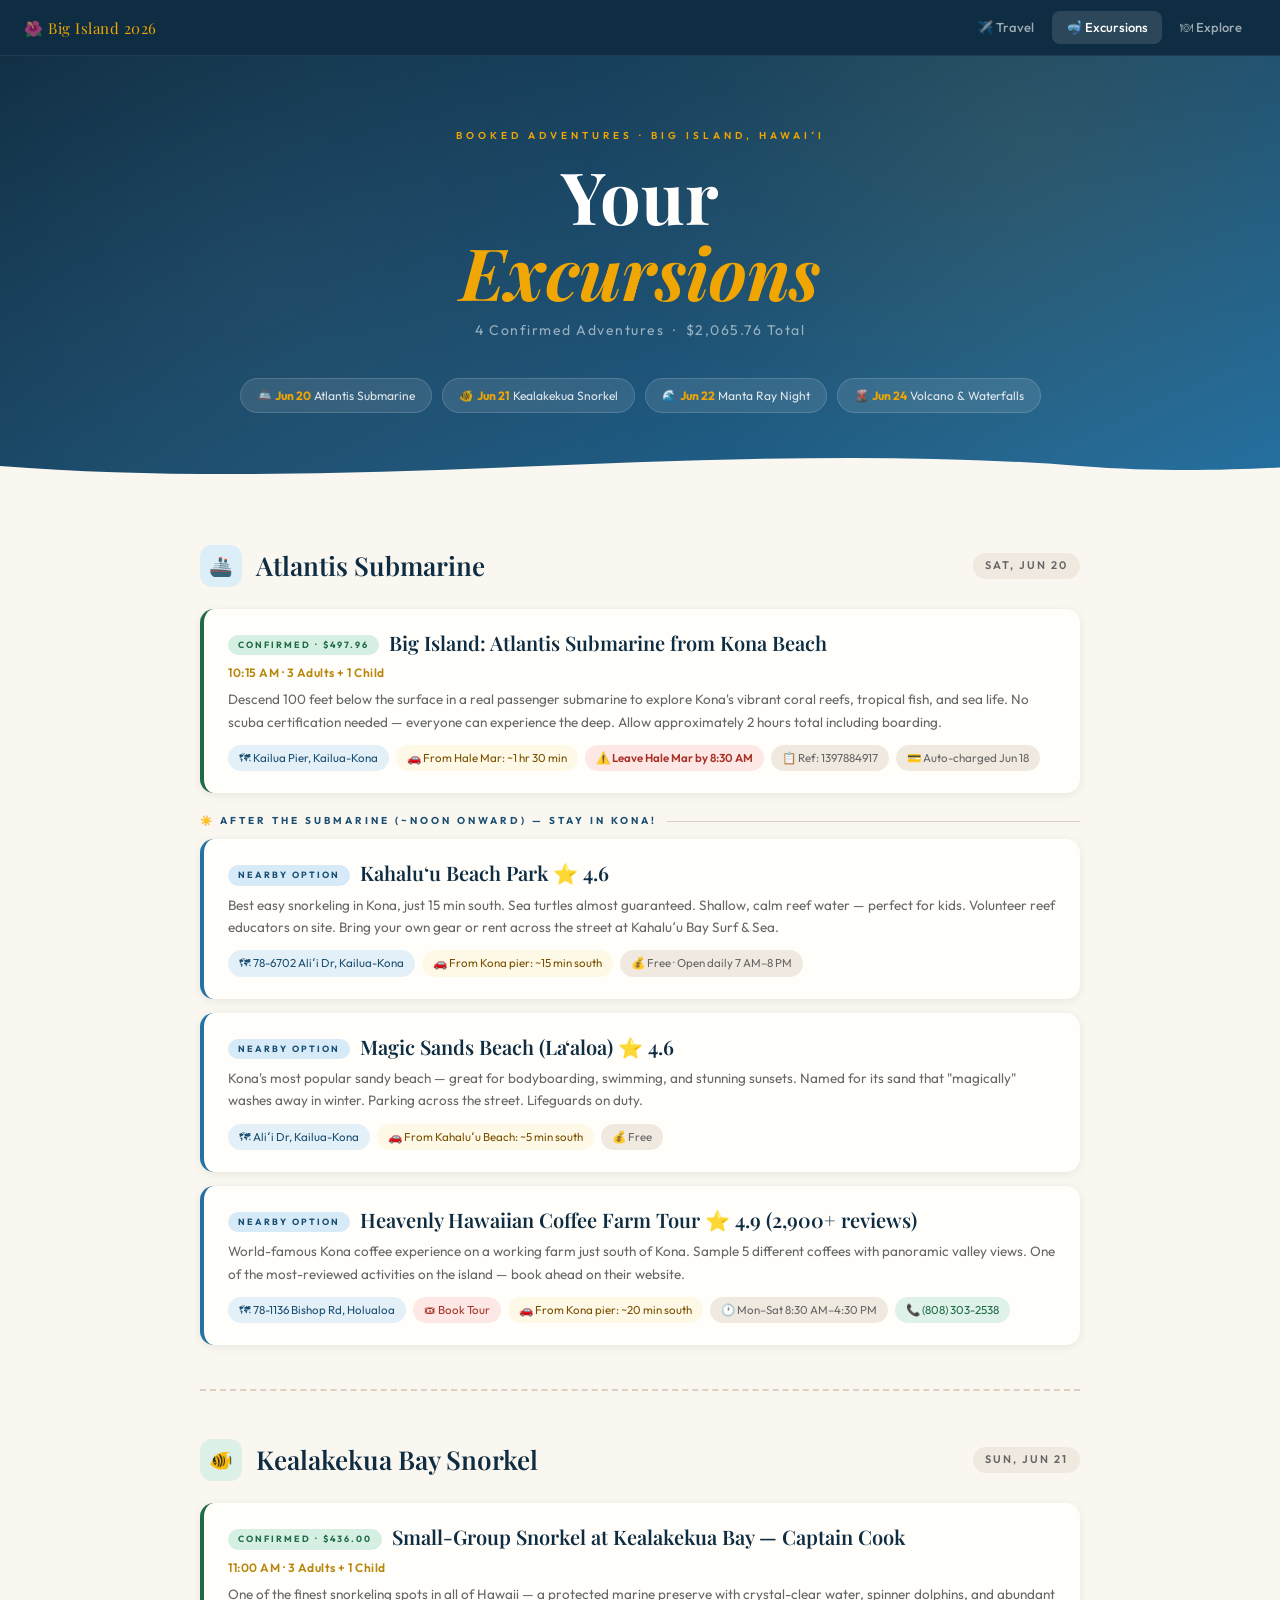
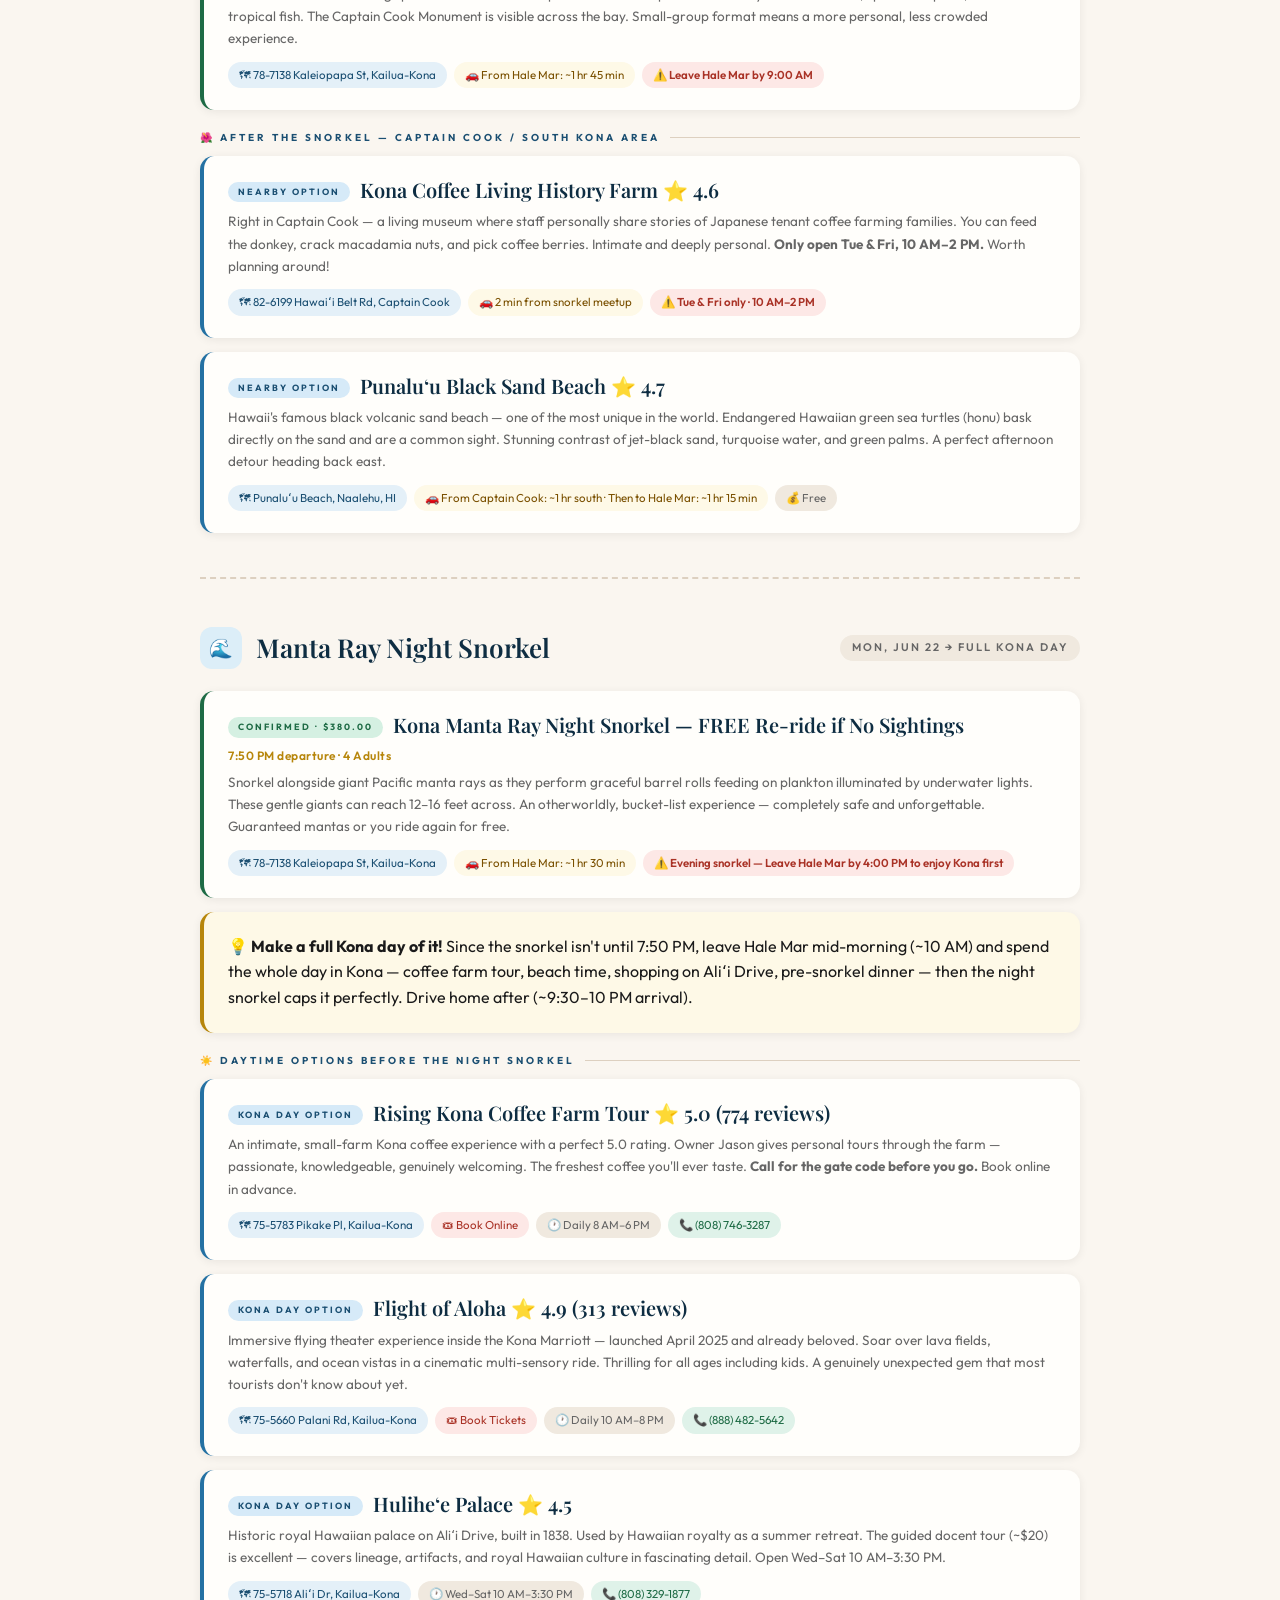
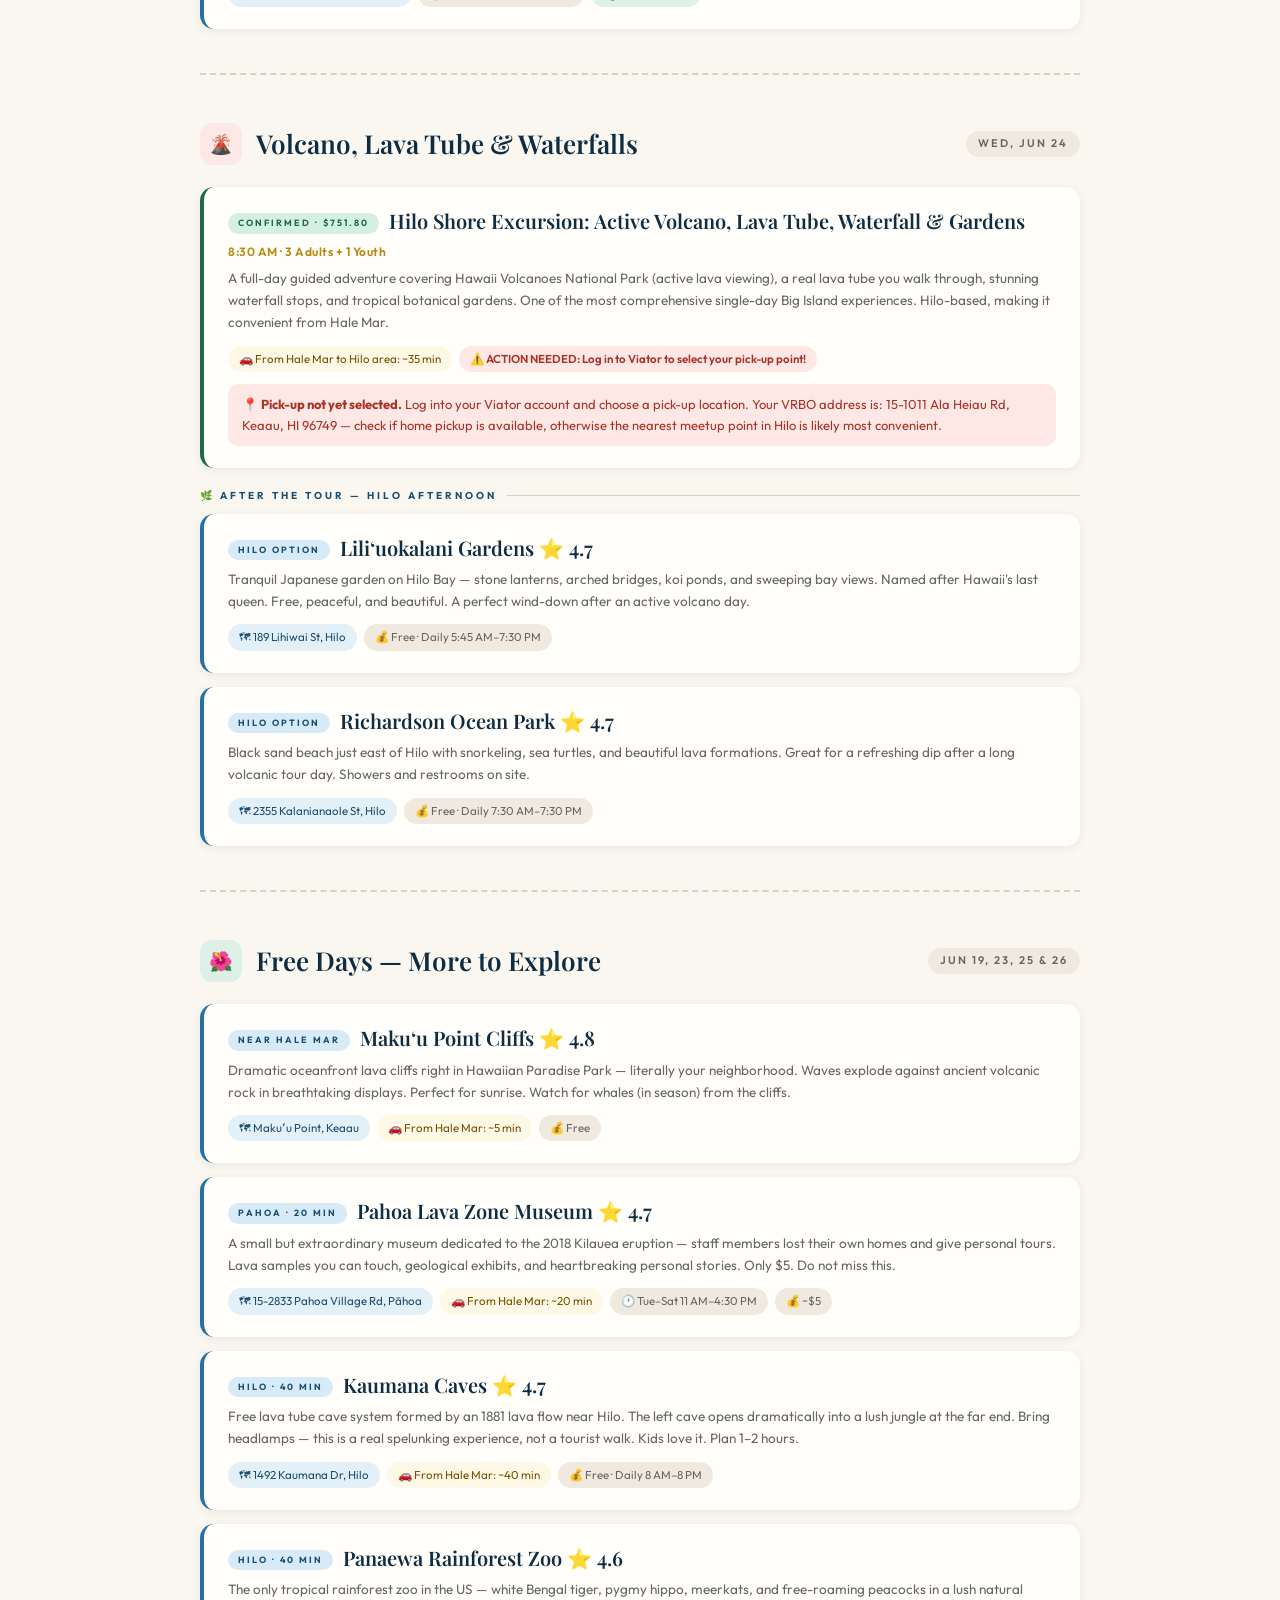
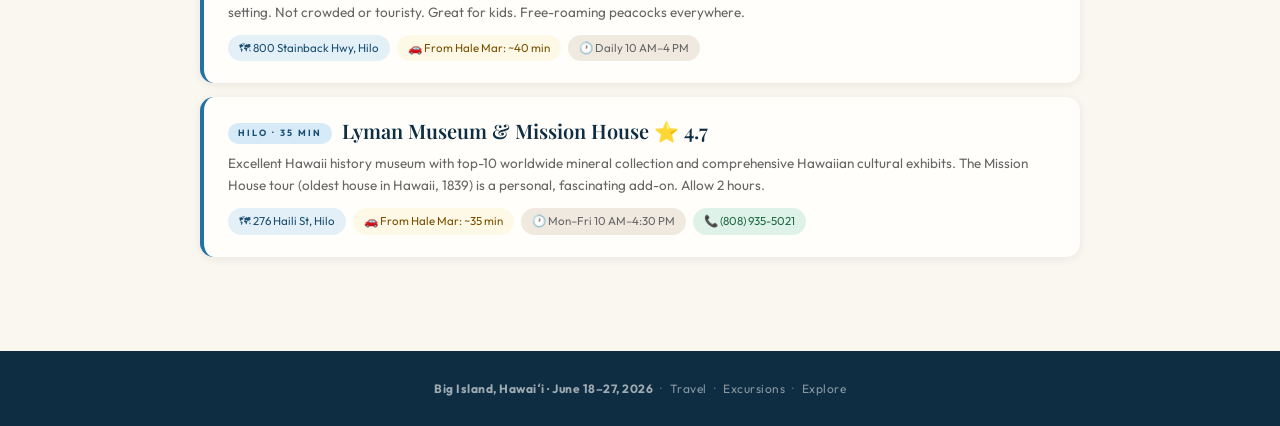
==== excursions.html @ 04e60bcb "Add files via upload" ====
<!DOCTYPE html>
<html lang="en">
<head>
<meta charset="UTF-8">
<meta name="viewport" content="width=device-width, initial-scale=1.0">
<title>Excursions — Big Island Hawaii 2026</title>
<link rel="stylesheet" href="shared.css">
</head>
<body>

<nav class="site-nav">
  <div class="nav-brand">🌺 <span>Big Island 2026</span></div>
  <div class="nav-links">
    <a class="nav-link" href="index.html">✈️ Travel</a>
    <a class="nav-link active" href="excursions.html">🤿 Excursions</a>
    <a class="nav-link" href="suggestions.html">🍽 Explore</a>
  </div>
</nav>

<div class="hero">
  <div class="hero-eyebrow">Booked Adventures · Big Island, Hawaiʻi</div>
  <h1>Your<br><em>Excursions</em></h1>
  <div class="hero-sub">4 Confirmed Adventures &nbsp;·&nbsp; $2,065.76 Total</div>
  <div class="hero-pills">
    <div class="hero-pill">🚢 <strong>Jun 20</strong> Atlantis Submarine</div>
    <div class="hero-pill">🐠 <strong>Jun 21</strong> Kealakekua Snorkel</div>
    <div class="hero-pill">🌊 <strong>Jun 22</strong> Manta Ray Night</div>
    <div class="hero-pill">🌋 <strong>Jun 24</strong> Volcano & Waterfalls</div>
  </div>
  <svg class="hero-wave" viewBox="0 0 1440 56" preserveAspectRatio="none" xmlns="http://www.w3.org/2000/svg">
    <path d="M0,28 C360,56 720,0 1080,28 C1260,42 1380,14 1440,28 L1440,56 L0,56 Z" fill="#faf6f0"/>
  </svg>
</div>

<div class="page-body">

  <!-- ========== SATURDAY JUN 20 ========== -->
  <div class="section-head fade">
    <div class="section-icon" style="background:#dceef8;">🚢</div>
    <h2>Atlantis Submarine</h2>
    <span class="section-date">Sat, Jun 20</span>
  </div>

  <div class="card confirmed fade">
    <div class="card-top">
      <span class="badge badge-confirmed">Confirmed · $497.96</span>
      <div class="card-title">Big Island: Atlantis Submarine from Kona Beach</div>
    </div>
    <div class="card-time">10:15 AM · 3 Adults + 1 Child</div>
    <div class="card-body">Descend 100 feet below the surface in a real passenger submarine to explore Kona's vibrant coral reefs, tropical fish, and sea life. No scuba certification needed — everyone can experience the deep. Allow approximately 2 hours total including boarding.</div>
    <div class="chips">
      <a class="chip map" href="https://www.google.com/maps/search/?api=1&query=Kailua+Pier+Kailua-Kona+Hawaii" target="_blank">🗺 Kailua Pier, Kailua-Kona</a>
      <span class="chip drive">🚗 From Hale Mar: ~1 hr 30 min</span>
      <span class="chip warn">⚠️ Leave Hale Mar by 8:30 AM</span>
      <span class="chip">📋 Ref: 1397884917</span>
      <span class="chip">💳 Auto-charged Jun 18</span>
    </div>
  </div>

  <div class="options-label fade">☀️ After the Submarine (~noon onward) — Stay in Kona!</div>

  <div class="card option fade">
    <div class="card-top">
      <span class="badge badge-option">Nearby Option</span>
      <div class="card-title"><a href="https://www.google.com/maps/search/?api=1&query=Kahaluu+Beach+Park+78-6702+Alii+Dr+Kailua-Kona+HI" target="_blank">Kahaluʻu Beach Park</a> ⭐ 4.6</div>
    </div>
    <div class="card-body">Best easy snorkeling in Kona, just 15 min south. Sea turtles almost guaranteed. Shallow, calm reef water — perfect for kids. Volunteer reef educators on site. Bring your own gear or rent across the street at Kahaluʻu Bay Surf & Sea.</div>
    <div class="chips">
      <a class="chip map" href="https://www.google.com/maps/search/?api=1&query=78-6702+Alii+Dr+Kailua-Kona+HI+96740" target="_blank">🗺 78-6702 Aliʻi Dr, Kailua-Kona</a>
      <span class="chip drive">🚗 From Kona pier: ~15 min south</span>
      <span class="chip">💰 Free · Open daily 7 AM–8 PM</span>
    </div>
  </div>

  <div class="card option fade">
    <div class="card-top">
      <span class="badge badge-option">Nearby Option</span>
      <div class="card-title"><a href="https://www.google.com/maps/search/?api=1&query=77-6452+Alii+Dr+Kailua-Kona+HI+96740" target="_blank">Magic Sands Beach (Laʻaloa)</a> ⭐ 4.6</div>
    </div>
    <div class="card-body">Kona's most popular sandy beach — great for bodyboarding, swimming, and stunning sunsets. Named for its sand that "magically" washes away in winter. Parking across the street. Lifeguards on duty.</div>
    <div class="chips">
      <a class="chip map" href="https://www.google.com/maps/search/?api=1&query=Magic+Sands+Beach+Kailua-Kona+Hawaii" target="_blank">🗺 Aliʻi Dr, Kailua-Kona</a>
      <span class="chip drive">🚗 From Kahaluʻu Beach: ~5 min south</span>
      <span class="chip">💰 Free</span>
    </div>
  </div>

  <div class="card option fade">
    <div class="card-top">
      <span class="badge badge-option">Nearby Option</span>
      <div class="card-title"><a href="https://www.heavenlyhawaiian.com" target="_blank">Heavenly Hawaiian Coffee Farm Tour</a> ⭐ 4.9 (2,900+ reviews)</div>
    </div>
    <div class="card-body">World-famous Kona coffee experience on a working farm just south of Kona. Sample 5 different coffees with panoramic valley views. One of the most-reviewed activities on the island — book ahead on their website.</div>
    <div class="chips">
      <a class="chip map" href="https://www.google.com/maps/search/?api=1&query=78-1136+Bishop+Rd+Holualoa+HI+96725" target="_blank">🗺 78-1136 Bishop Rd, Holualoa</a>
      <a class="chip book" href="https://www.heavenlyhawaiian.com/tours" target="_blank">🎟 Book Tour</a>
      <span class="chip drive">🚗 From Kona pier: ~20 min south</span>
      <span class="chip">🕐 Mon–Sat 8:30 AM–4:30 PM</span>
      <span class="chip phone">📞 (808) 303-2538</span>
    </div>
  </div>

  <hr class="divider">

  <!-- ========== SUNDAY JUN 21 ========== -->
  <div class="section-head fade">
    <div class="section-icon" style="background:#ddf0e8;">🐠</div>
    <h2>Kealakekua Bay Snorkel</h2>
    <span class="section-date">Sun, Jun 21</span>
  </div>

  <div class="card confirmed fade">
    <div class="card-top">
      <span class="badge badge-confirmed">Confirmed · $436.00</span>
      <div class="card-title">Small-Group Snorkel at Kealakekua Bay — Captain Cook</div>
    </div>
    <div class="card-time">11:00 AM · 3 Adults + 1 Child</div>
    <div class="card-body">One of the finest snorkeling spots in all of Hawaii — a protected marine preserve with crystal-clear water, spinner dolphins, and abundant tropical fish. The Captain Cook Monument is visible across the bay. Small-group format means a more personal, less crowded experience.</div>
    <div class="chips">
      <a class="chip map" href="https://www.google.com/maps/search/?api=1&query=78-7138+Kaleiopapa+St+Kailua-Kona+HI+96740" target="_blank">🗺 78-7138 Kaleiopapa St, Kailua-Kona</a>
      <span class="chip drive">🚗 From Hale Mar: ~1 hr 45 min</span>
      <span class="chip warn">⚠️ Leave Hale Mar by 9:00 AM</span>
    </div>
  </div>

  <div class="options-label fade">🌺 After the Snorkel — Captain Cook / South Kona Area</div>

  <div class="card option fade">
    <div class="card-top">
      <span class="badge badge-option">Nearby Option</span>
      <div class="card-title"><a href="https://www.google.com/maps/search/?api=1&query=82-6199+Hawaii+Belt+Rd+Captain+Cook+HI+96704" target="_blank">Kona Coffee Living History Farm</a> ⭐ 4.6</div>
    </div>
    <div class="card-body">Right in Captain Cook — a living museum where staff personally share stories of Japanese tenant coffee farming families. You can feed the donkey, crack macadamia nuts, and pick coffee berries. Intimate and deeply personal. <strong>Only open Tue & Fri, 10 AM–2 PM.</strong> Worth planning around!</div>
    <div class="chips">
      <a class="chip map" href="https://www.google.com/maps/search/?api=1&query=82-6199+Hawaii+Belt+Rd+Captain+Cook+HI+96704" target="_blank">🗺 82-6199 Hawaiʻi Belt Rd, Captain Cook</a>
      <span class="chip drive">🚗 2 min from snorkel meetup</span>
      <span class="chip warn">⚠️ Tue & Fri only · 10 AM–2 PM</span>
    </div>
  </div>

  <div class="card option fade">
    <div class="card-top">
      <span class="badge badge-option">Nearby Option</span>
      <div class="card-title"><a href="https://www.google.com/maps/search/?api=1&query=Punaluu+Black+Sand+Beach+Hawaii" target="_blank">Punaluʻu Black Sand Beach</a> ⭐ 4.7</div>
    </div>
    <div class="card-body">Hawaii's famous black volcanic sand beach — one of the most unique in the world. Endangered Hawaiian green sea turtles (honu) bask directly on the sand and are a common sight. Stunning contrast of jet-black sand, turquoise water, and green palms. A perfect afternoon detour heading back east.</div>
    <div class="chips">
      <a class="chip map" href="https://www.google.com/maps/search/?api=1&query=Punaluu+Black+Sand+Beach+Hawaii" target="_blank">🗺 Punaluʻu Beach, Naalehu, HI</a>
      <span class="chip drive">🚗 From Captain Cook: ~1 hr south · Then to Hale Mar: ~1 hr 15 min</span>
      <span class="chip">💰 Free</span>
    </div>
  </div>

  <hr class="divider">

  <!-- ========== MONDAY JUN 22 ========== -->
  <div class="section-head fade">
    <div class="section-icon" style="background:#dceef8;">🌊</div>
    <h2>Manta Ray Night Snorkel</h2>
    <span class="section-date">Mon, Jun 22 → Full Kona Day</span>
  </div>

  <div class="card confirmed fade">
    <div class="card-top">
      <span class="badge badge-confirmed">Confirmed · $380.00</span>
      <div class="card-title">Kona Manta Ray Night Snorkel — FREE Re-ride if No Sightings</div>
    </div>
    <div class="card-time">7:50 PM departure · 4 Adults</div>
    <div class="card-body">Snorkel alongside giant Pacific manta rays as they perform graceful barrel rolls feeding on plankton illuminated by underwater lights. These gentle giants can reach 12–16 feet across. An otherworldly, bucket-list experience — completely safe and unforgettable. Guaranteed mantas or you ride again for free.</div>
    <div class="chips">
      <a class="chip map" href="https://www.google.com/maps/search/?api=1&query=78-7138+Kaleiopapa+St+Kailua-Kona+HI+96740" target="_blank">🗺 78-7138 Kaleiopapa St, Kailua-Kona</a>
      <span class="chip drive">🚗 From Hale Mar: ~1 hr 30 min</span>
      <span class="chip warn">⚠️ Evening snorkel — Leave Hale Mar by 4:00 PM to enjoy Kona first</span>
    </div>
  </div>

  <div class="card tip fade">
    <strong>💡 Make a full Kona day of it!</strong> Since the snorkel isn't until 7:50 PM, leave Hale Mar mid-morning (~10 AM) and spend the whole day in Kona — coffee farm tour, beach time, shopping on Aliʻi Drive, pre-snorkel dinner — then the night snorkel caps it perfectly. Drive home after (~9:30–10 PM arrival).
  </div>

  <div class="options-label fade">☀️ Daytime Options Before the Night Snorkel</div>

  <div class="card option fade">
    <div class="card-top">
      <span class="badge badge-option">Kona Day Option</span>
      <div class="card-title"><a href="https://www.risingkonacoffee.com" target="_blank">Rising Kona Coffee Farm Tour</a> ⭐ 5.0 (774 reviews)</div>
    </div>
    <div class="card-body">An intimate, small-farm Kona coffee experience with a perfect 5.0 rating. Owner Jason gives personal tours through the farm — passionate, knowledgeable, genuinely welcoming. The freshest coffee you'll ever taste. <strong>Call for the gate code before you go.</strong> Book online in advance.</div>
    <div class="chips">
      <a class="chip map" href="https://www.google.com/maps/search/?api=1&query=75-5783+Pikake+Pl+Kailua-Kona+HI+96740" target="_blank">🗺 75-5783 Pikake Pl, Kailua-Kona</a>
      <a class="chip book" href="https://www.risingkonacoffee.com" target="_blank">🎟 Book Online</a>
      <span class="chip">🕐 Daily 8 AM–6 PM</span>
      <span class="chip phone">📞 (808) 746-3287</span>
    </div>
  </div>

  <div class="card option fade">
    <div class="card-top">
      <span class="badge badge-option">Kona Day Option</span>
      <div class="card-title"><a href="https://www.flightofaloha.com" target="_blank">Flight of Aloha</a> ⭐ 4.9 (313 reviews)</div>
    </div>
    <div class="card-body">Immersive flying theater experience inside the Kona Marriott — launched April 2025 and already beloved. Soar over lava fields, waterfalls, and ocean vistas in a cinematic multi-sensory ride. Thrilling for all ages including kids. A genuinely unexpected gem that most tourists don't know about yet.</div>
    <div class="chips">
      <a class="chip map" href="https://www.google.com/maps/search/?api=1&query=75-5660+Palani+Rd+Kailua-Kona+HI+96740" target="_blank">🗺 75-5660 Palani Rd, Kailua-Kona</a>
      <a class="chip book" href="https://www.flightofaloha.com" target="_blank">🎟 Book Tickets</a>
      <span class="chip">🕐 Daily 10 AM–8 PM</span>
      <span class="chip phone">📞 (888) 482-5642</span>
    </div>
  </div>

  <div class="card option fade">
    <div class="card-top">
      <span class="badge badge-option">Kona Day Option</span>
      <div class="card-title"><a href="https://www.google.com/maps/search/?api=1&query=Hulihe%27e+Palace+75-5718+Alii+Dr+Kailua-Kona+HI" target="_blank">Huliheʻe Palace</a> ⭐ 4.5</div>
    </div>
    <div class="card-body">Historic royal Hawaiian palace on Aliʻi Drive, built in 1838. Used by Hawaiian royalty as a summer retreat. The guided docent tour (~$20) is excellent — covers lineage, artifacts, and royal Hawaiian culture in fascinating detail. Open Wed–Sat 10 AM–3:30 PM.</div>
    <div class="chips">
      <a class="chip map" href="https://www.google.com/maps/search/?api=1&query=75-5718+Alii+Dr+Kailua-Kona+HI+96740" target="_blank">🗺 75-5718 Aliʻi Dr, Kailua-Kona</a>
      <span class="chip">🕐 Wed–Sat 10 AM–3:30 PM</span>
      <span class="chip phone">📞 (808) 329-1877</span>
    </div>
  </div>

  <hr class="divider">

  <!-- ========== WEDNESDAY JUN 24 ========== -->
  <div class="section-head fade">
    <div class="section-icon" style="background:#fde8e6;">🌋</div>
    <h2>Volcano, Lava Tube & Waterfalls</h2>
    <span class="section-date">Wed, Jun 24</span>
  </div>

  <div class="card confirmed fade">
    <div class="card-top">
      <span class="badge badge-confirmed">Confirmed · $751.80</span>
      <div class="card-title">Hilo Shore Excursion: Active Volcano, Lava Tube, Waterfall & Gardens</div>
    </div>
    <div class="card-time">8:30 AM · 3 Adults + 1 Youth</div>
    <div class="card-body">A full-day guided adventure covering Hawaii Volcanoes National Park (active lava viewing), a real lava tube you walk through, stunning waterfall stops, and tropical botanical gardens. One of the most comprehensive single-day Big Island experiences. Hilo-based, making it convenient from Hale Mar.</div>
    <div class="chips">
      <span class="chip drive">🚗 From Hale Mar to Hilo area: ~35 min</span>
      <span class="chip warn">⚠️ ACTION NEEDED: Log in to Viator to select your pick-up point!</span>
    </div>
    <div style="margin-top:12px; padding:10px 14px; background:#fde8e6; border-radius:10px; font-size:13px; color:var(--lava);">
      📍 <strong>Pick-up not yet selected.</strong> Log into your Viator account and choose a pick-up location. Your VRBO address is: 15-1011 Ala Heiau Rd, Keaau, HI 96749 — check if home pickup is available, otherwise the nearest meetup point in Hilo is likely most convenient.
    </div>
  </div>

  <div class="options-label fade">🌿 After the Tour — Hilo Afternoon</div>

  <div class="card option fade">
    <div class="card-top">
      <span class="badge badge-option">Hilo Option</span>
      <div class="card-title"><a href="https://www.google.com/maps/search/?api=1&query=189+Lihiwai+St+Hilo+HI+96720" target="_blank">Liliʻuokalani Gardens</a> ⭐ 4.7</div>
    </div>
    <div class="card-body">Tranquil Japanese garden on Hilo Bay — stone lanterns, arched bridges, koi ponds, and sweeping bay views. Named after Hawaii's last queen. Free, peaceful, and beautiful. A perfect wind-down after an active volcano day.</div>
    <div class="chips">
      <a class="chip map" href="https://www.google.com/maps/search/?api=1&query=189+Lihiwai+St+Hilo+HI+96720" target="_blank">🗺 189 Lihiwai St, Hilo</a>
      <span class="chip">💰 Free · Daily 5:45 AM–7:30 PM</span>
    </div>
  </div>

  <div class="card option fade">
    <div class="card-top">
      <span class="badge badge-option">Hilo Option</span>
      <div class="card-title"><a href="https://www.google.com/maps/search/?api=1&query=2355+Kalanianaole+St+Hilo+HI+96720" target="_blank">Richardson Ocean Park</a> ⭐ 4.7</div>
    </div>
    <div class="card-body">Black sand beach just east of Hilo with snorkeling, sea turtles, and beautiful lava formations. Great for a refreshing dip after a long volcanic tour day. Showers and restrooms on site.</div>
    <div class="chips">
      <a class="chip map" href="https://www.google.com/maps/search/?api=1&query=2355+Kalanianaole+St+Hilo+HI+96720" target="_blank">🗺 2355 Kalanianaole St, Hilo</a>
      <span class="chip">💰 Free · Daily 7:30 AM–7:30 PM</span>
    </div>
  </div>

  <hr class="divider">

  <!-- ========== FREE DAYS ========== -->
  <div class="section-head fade">
    <div class="section-icon" style="background:#ddf0e8;">🌺</div>
    <h2>Free Days — More to Explore</h2>
    <span class="section-date">Jun 19, 23, 25 & 26</span>
  </div>

  <div class="card option fade">
    <div class="card-top">
      <span class="badge badge-option">Near Hale Mar</span>
      <div class="card-title"><a href="https://www.google.com/maps/search/?api=1&query=Makuu+Point+Keaau+HI+96749" target="_blank">Makuʻu Point Cliffs</a> ⭐ 4.8</div>
    </div>
    <div class="card-body">Dramatic oceanfront lava cliffs right in Hawaiian Paradise Park — literally your neighborhood. Waves explode against ancient volcanic rock in breathtaking displays. Perfect for sunrise. Watch for whales (in season) from the cliffs.</div>
    <div class="chips">
      <a class="chip map" href="https://www.google.com/maps/search/?api=1&query=Makuu+Point+Keaau+HI+96749" target="_blank">🗺 Makuʻu Point, Keaau</a>
      <span class="chip drive">🚗 From Hale Mar: ~5 min</span>
      <span class="chip">💰 Free</span>
    </div>
  </div>

  <div class="card option fade">
    <div class="card-top">
      <span class="badge badge-option">Pahoa · 20 min</span>
      <div class="card-title"><a href="https://www.google.com/maps/search/?api=1&query=15-2833+Pahoa+Village+Rd+Pahoa+HI+96778" target="_blank">Pahoa Lava Zone Museum</a> ⭐ 4.7</div>
    </div>
    <div class="card-body">A small but extraordinary museum dedicated to the 2018 Kilauea eruption — staff members lost their own homes and give personal tours. Lava samples you can touch, geological exhibits, and heartbreaking personal stories. Only $5. Do not miss this.</div>
    <div class="chips">
      <a class="chip map" href="https://www.google.com/maps/search/?api=1&query=15-2833+Pahoa+Village+Rd+Pahoa+HI+96778" target="_blank">🗺 15-2833 Pahoa Village Rd, Pāhoa</a>
      <span class="chip drive">🚗 From Hale Mar: ~20 min</span>
      <span class="chip">🕐 Tue–Sat 11 AM–4:30 PM</span>
      <span class="chip">💰 ~$5</span>
    </div>
  </div>

  <div class="card option fade">
    <div class="card-top">
      <span class="badge badge-option">Hilo · 40 min</span>
      <div class="card-title"><a href="https://www.google.com/maps/search/?api=1&query=1492+Kaumana+Dr+Hilo+HI+96720" target="_blank">Kaumana Caves</a> ⭐ 4.7</div>
    </div>
    <div class="card-body">Free lava tube cave system formed by an 1881 lava flow near Hilo. The left cave opens dramatically into a lush jungle at the far end. Bring headlamps — this is a real spelunking experience, not a tourist walk. Kids love it. Plan 1–2 hours.</div>
    <div class="chips">
      <a class="chip map" href="https://www.google.com/maps/search/?api=1&query=1492+Kaumana+Dr+Hilo+HI+96720" target="_blank">🗺 1492 Kaumana Dr, Hilo</a>
      <span class="chip drive">🚗 From Hale Mar: ~40 min</span>
      <span class="chip">💰 Free · Daily 8 AM–8 PM</span>
    </div>
  </div>

  <div class="card option fade">
    <div class="card-top">
      <span class="badge badge-option">Hilo · 40 min</span>
      <div class="card-title"><a href="https://www.google.com/maps/search/?api=1&query=800+Stainback+Hwy+Hilo+HI+96720" target="_blank">Panaewa Rainforest Zoo</a> ⭐ 4.6</div>
    </div>
    <div class="card-body">The only tropical rainforest zoo in the US — white Bengal tiger, pygmy hippo, meerkats, and free-roaming peacocks in a lush natural setting. Not crowded or touristy. Great for kids. Free-roaming peacocks everywhere.</div>
    <div class="chips">
      <a class="chip map" href="https://www.google.com/maps/search/?api=1&query=800+Stainback+Hwy+Hilo+HI+96720" target="_blank">🗺 800 Stainback Hwy, Hilo</a>
      <span class="chip drive">🚗 From Hale Mar: ~40 min</span>
      <span class="chip">🕐 Daily 10 AM–4 PM</span>
    </div>
  </div>

  <div class="card option fade">
    <div class="card-top">
      <span class="badge badge-option">Hilo · 35 min</span>
      <div class="card-title"><a href="https://lymanmuseum.org" target="_blank">Lyman Museum & Mission House</a> ⭐ 4.7</div>
    </div>
    <div class="card-body">Excellent Hawaii history museum with top-10 worldwide mineral collection and comprehensive Hawaiian cultural exhibits. The Mission House tour (oldest house in Hawaii, 1839) is a personal, fascinating add-on. Allow 2 hours.</div>
    <div class="chips">
      <a class="chip map" href="https://www.google.com/maps/search/?api=1&query=276+Haili+St+Hilo+HI+96720" target="_blank">🗺 276 Haili St, Hilo</a>
      <span class="chip drive">🚗 From Hale Mar: ~35 min</span>
      <span class="chip">🕐 Mon–Fri 10 AM–4:30 PM</span>
      <span class="chip phone">📞 (808) 935-5021</span>
    </div>
  </div>

</div><!-- /page-body -->

<footer class="site-footer">
  <strong>Big Island, Hawaiʻi · June 18–27, 2026</strong> &nbsp;·&nbsp;
  <a href="index.html">Travel</a> &nbsp;·&nbsp;
  <a href="excursions.html">Excursions</a> &nbsp;·&nbsp;
  <a href="suggestions.html">Explore</a>
</footer>

<script>
  const obs = new IntersectionObserver(e => e.forEach(x => x.isIntersecting && x.target.classList.add('visible')), {threshold:0.08});
  document.querySelectorAll('.fade').forEach(el => obs.observe(el));
</script>
</body>
</html>
---- shared.css ----
/* ================================================
   SHARED STYLES — Hawaii 2026 Trip Site
   ================================================ */
@import url('https://fonts.googleapis.com/css2?family=Playfair+Display:ital,wght@0,400;0,600;0,700;1,400;1,600&family=Outfit:wght@300;400;500;600&display=swap');

:root {
  --ocean:       #1b4f72;
  --ocean-deep:  #0e2d42;
  --ocean-mid:   #2471a3;
  --ocean-light: #aed6f1;
  --sand:        #faf6f0;
  --sand-mid:    #f0e9df;
  --sand-dark:   #ddd0c0;
  --lava:        #a93226;
  --lava-light:  #e74c3c;
  --palm:        #1e6b45;
  --palm-light:  #27ae60;
  --gold:        #b7860b;
  --gold-light:  #f0a500;
  --gold-pale:   #fef9e7;
  --white:       #fffefb;
  --text:        #1a1a1a;
  --text-muted:  #666;
  --radius:      14px;
  --shadow-sm:   0 2px 10px rgba(0,0,0,0.07);
  --shadow-md:   0 6px 24px rgba(0,0,0,0.11);
  --shadow-lg:   0 16px 48px rgba(0,0,0,0.14);
}

*, *::before, *::after { box-sizing: border-box; margin: 0; padding: 0; }

html { scroll-behavior: smooth; }

body {
  font-family: 'Outfit', sans-serif;
  background: var(--sand);
  color: var(--text);
  line-height: 1.6;
  min-height: 100vh;
}

/* ---- NAV ---- */
.site-nav {
  position: sticky; top: 0; z-index: 100;
  background: var(--ocean-deep);
  border-bottom: 1px solid rgba(255,255,255,0.08);
  padding: 0 24px;
  display: flex;
  align-items: center;
  gap: 0;
  height: 56px;
}
.nav-brand {
  font-family: 'Playfair Display', serif;
  font-size: 15px;
  color: rgba(255,255,255,0.6);
  letter-spacing: 0.5px;
  margin-right: auto;
  white-space: nowrap;
}
.nav-brand span { color: var(--gold-light); }
.nav-links { display: flex; gap: 4px; }
.nav-link {
  display: inline-flex; align-items: center; gap: 6px;
  padding: 6px 14px;
  border-radius: 8px;
  font-size: 13px; font-weight: 500;
  color: rgba(255,255,255,0.6);
  text-decoration: none;
  transition: background 0.18s, color 0.18s;
  white-space: nowrap;
}
.nav-link:hover { background: rgba(255,255,255,0.08); color: white; }
.nav-link.active { background: rgba(255,255,255,0.12); color: white; }

/* ---- HERO ---- */
.hero {
  background: linear-gradient(155deg, var(--ocean-deep) 0%, var(--ocean) 55%, var(--ocean-mid) 100%);
  padding: 72px 24px 80px;
  text-align: center;
  position: relative;
  overflow: hidden;
}
.hero::before {
  content: '';
  position: absolute; inset: 0;
  background-image: radial-gradient(circle at 20% 50%, rgba(255,255,255,0.04) 0%, transparent 50%),
                    radial-gradient(circle at 80% 20%, rgba(240,165,0,0.08) 0%, transparent 40%);
}
.hero-wave {
  position: absolute; bottom: -1px; left: 0; right: 0; height: 56px; pointer-events: none;
}
.hero-eyebrow {
  font-size: 10px; font-weight: 600;
  letter-spacing: 4px; text-transform: uppercase;
  color: var(--gold-light); margin-bottom: 14px;
}
.hero h1 {
  font-family: 'Playfair Display', serif;
  font-size: clamp(36px, 6vw, 72px);
  font-weight: 700; line-height: 1.05;
  color: #fff; margin-bottom: 10px;
}
.hero h1 em { font-style: italic; color: var(--gold-light); }
.hero-sub {
  font-size: 14px; color: rgba(255,255,255,0.55);
  letter-spacing: 1.5px; margin-bottom: 36px;
}
.hero-pills {
  display: flex; justify-content: center;
  flex-wrap: wrap; gap: 10px;
}
.hero-pill {
  background: rgba(255,255,255,0.1);
  border: 1px solid rgba(255,255,255,0.15);
  border-radius: 40px; padding: 7px 16px;
  font-size: 12px; color: rgba(255,255,255,0.85);
  backdrop-filter: blur(6px);
}
.hero-pill strong { color: var(--gold-light); }

/* ---- PAGE BODY ---- */
.page-body { max-width: 920px; margin: 0 auto; padding: 52px 20px 80px; }

/* ---- SECTION HEADS ---- */
.section-head {
  display: flex; align-items: center; gap: 14px;
  margin: 48px 0 22px;
}
.section-head:first-child { margin-top: 0; }
.section-icon {
  width: 42px; height: 42px; border-radius: 12px;
  display: flex; align-items: center; justify-content: center;
  font-size: 19px; flex-shrink: 0;
}
.section-head h2 {
  font-family: 'Playfair Display', serif;
  font-size: 26px; font-weight: 600;
  color: var(--ocean-deep);
}
.section-date {
  margin-left: auto; font-size: 11px; font-weight: 600;
  letter-spacing: 2px; text-transform: uppercase;
  color: var(--text-muted); background: var(--sand-mid);
  padding: 4px 12px; border-radius: 20px; white-space: nowrap;
}

/* ---- CARDS ---- */
.card {
  background: var(--white);
  border-radius: var(--radius);
  padding: 22px 24px;
  margin-bottom: 14px;
  box-shadow: var(--shadow-sm);
  border-left: 4px solid transparent;
  transition: box-shadow 0.2s, transform 0.2s;
  position: relative;
}
.card:hover { box-shadow: var(--shadow-md); transform: translateY(-1px); }
.card.confirmed  { border-left-color: var(--palm); }
.card.option     { border-left-color: var(--ocean-mid); }
.card.alert      { border-left-color: var(--lava); }
.card.tip        { border-left-color: var(--gold); background: var(--gold-pale); }
.card.homebase   { border-left-color: var(--ocean-deep); }

.card-top { display: flex; align-items: flex-start; gap: 10px; margin-bottom: 8px; }
.badge {
  font-size: 9px; font-weight: 700; letter-spacing: 2px;
  text-transform: uppercase; padding: 3px 10px; border-radius: 20px;
  flex-shrink: 0; margin-top: 4px;
}
.badge-confirmed { background: #d5f0e2; color: var(--palm); }
.badge-option    { background: #d6eaf8; color: var(--ocean); }
.badge-alert     { background: #fde8e6; color: var(--lava); }
.badge-tip       { background: #fde68a; color: #7a5000; }
.badge-info      { background: var(--sand-mid); color: var(--text-muted); }

.card-title {
  font-family: 'Playfair Display', serif;
  font-size: 20px; font-weight: 600;
  color: var(--ocean-deep); line-height: 1.2;
}
.card-title a {
  color: inherit; text-decoration: none;
  border-bottom: 1px solid transparent;
  transition: border-color 0.2s;
}
.card-title a:hover { border-bottom-color: var(--ocean); }
.card-time {
  font-size: 12px; font-weight: 600;
  color: var(--gold); margin-bottom: 6px; letter-spacing: 0.5px;
}
.card-body { font-size: 13.5px; color: var(--text-muted); line-height: 1.65; }

/* ---- CHIPS ---- */
.chips { display: flex; flex-wrap: wrap; gap: 7px; margin-top: 12px; }
.chip {
  display: inline-flex; align-items: center; gap: 4px;
  font-size: 11.5px; padding: 4px 11px; border-radius: 20px;
  text-decoration: none; transition: background 0.18s, color 0.18s;
  color: var(--text-muted); background: var(--sand-mid);
  white-space: nowrap;
}
.chip:hover { background: var(--sand-dark); color: var(--text); }
.chip.map   { color: var(--ocean); background: #e4f0f8; }
.chip.map:hover { background: #c8e2f2; }
.chip.menu  { color: var(--palm); background: #dff2e9; }
.chip.menu:hover { background: #c3e8d4; }
.chip.book  { color: var(--lava); background: #fde8e6; }
.chip.book:hover { background: #fbd5d2; }
.chip.drive { color: #7a5000; background: var(--gold-pale); }
.chip.warn  { color: var(--lava); background: #fde8e6; font-weight: 600; }
.chip.phone { color: var(--palm); background: #dff2e9; }

/* ---- DIVIDER ---- */
.divider {
  border: none; border-top: 2px dashed var(--sand-dark);
  margin: 44px 0;
}

/* ---- OPTIONS LABEL ---- */
.options-label {
  font-size: 10px; font-weight: 700;
  letter-spacing: 3px; text-transform: uppercase;
  color: var(--ocean); margin: 20px 0 10px;
  display: flex; align-items: center; gap: 10px;
}
.options-label::after {
  content: ''; flex: 1; height: 1px; background: var(--sand-dark);
}

/* ---- FLIGHT ROWS ---- */
.flight-row {
  display: flex; align-items: center; gap: 12px;
  padding: 14px 0; border-bottom: 1px solid var(--sand-mid);
}
.flight-row:last-child { border-bottom: none; padding-bottom: 0; }
.flight-no {
  font-size: 11.5px; font-weight: 700; color: var(--ocean);
  background: #e4f0f8; padding: 4px 10px; border-radius: 6px;
  min-width: 68px; text-align: center; flex-shrink: 0;
}
.flight-info { flex: 1; }
.flight-route {
  font-family: 'Playfair Display', serif;
  font-size: 17px; font-weight: 600; color: var(--ocean-deep);
}
.flight-detail { font-size: 12px; color: var(--text-muted); margin-top: 1px; }
.flight-time { font-size: 12px; font-weight: 600; color: var(--text); text-align: right; flex-shrink: 0; }

/* ---- RENTAL GRID ---- */
.rental-grid {
  display: grid; grid-template-columns: 1fr 1fr; gap: 14px; margin-top: 14px;
}
.rental-item label {
  display: block; font-size: 9.5px; font-weight: 700;
  letter-spacing: 2.5px; text-transform: uppercase;
  color: var(--text-muted); margin-bottom: 3px;
}
.rental-item p { font-size: 14px; font-weight: 500; color: var(--text); }

/* ---- HOMEBASE SPECIAL ---- */
.homebase-card {
  background: linear-gradient(135deg, var(--ocean-deep) 0%, var(--ocean) 100%);
  color: white; border-radius: 20px; padding: 30px 32px;
  margin-bottom: 14px; position: relative; overflow: hidden;
}
.homebase-card::after {
  content: '🌊'; position: absolute;
  right: 28px; top: 24px; font-size: 52px; opacity: 0.12;
}
.homebase-card .hb-label {
  font-size: 10px; font-weight: 600; letter-spacing: 3px;
  text-transform: uppercase; color: var(--gold-light); margin-bottom: 6px;
}
.homebase-card h3 {
  font-family: 'Playfair Display', serif;
  font-size: 24px; font-weight: 600; color: white; margin-bottom: 4px;
}
.homebase-card .hb-addr {
  font-size: 13px; color: rgba(255,255,255,0.7); margin-bottom: 14px;
}
.homebase-card .chips .chip {
  background: rgba(255,255,255,0.12); color: rgba(255,255,255,0.88);
  border: 1px solid rgba(255,255,255,0.1);
}
.homebase-card .chips .chip:hover { background: rgba(255,255,255,0.22); }
.amenities { display: flex; flex-wrap: wrap; gap: 8px; margin-top: 14px; }
.amenity {
  font-size: 11.5px; color: rgba(255,255,255,0.7);
  background: rgba(255,255,255,0.1); padding: 3px 11px; border-radius: 20px;
}
.hb-meta { font-size: 12.5px; color: rgba(255,255,255,0.6); margin-top: 14px; line-height: 1.8; }
.hb-meta strong { color: rgba(255,255,255,0.88); }

/* ---- EXCURSION TIMELINE ---- */
.timeline { position: relative; padding-left: 28px; }
.timeline::before {
  content: ''; position: absolute; left: 8px; top: 6px; bottom: 6px;
  width: 2px; background: var(--sand-dark); border-radius: 2px;
}
.timeline-item { position: relative; margin-bottom: 10px; }
.timeline-item::before {
  content: ''; position: absolute;
  left: -24px; top: 22px;
  width: 10px; height: 10px; border-radius: 50%;
  background: var(--ocean-mid); border: 2px solid var(--white);
  box-shadow: 0 0 0 2px var(--ocean-mid);
}
.timeline-item.confirmed-item::before { background: var(--palm); box-shadow: 0 0 0 2px var(--palm); }

/* ---- RESTAURANT GRID ---- */
.rest-grid { display: grid; grid-template-columns: 1fr 1fr; gap: 14px; }
@media (max-width: 640px) {
  .rest-grid { grid-template-columns: 1fr; }
  .rental-grid { grid-template-columns: 1fr; }
  .nav-brand { display: none; }
  .nav-link { padding: 6px 10px; font-size: 12px; }
  .hero { padding: 52px 16px 68px; }
  .page-body { padding: 36px 16px 60px; }
  .homebase-card { padding: 22px 20px; }
  .card { padding: 18px; }
}

/* ---- SCROLL FADE ---- */
.fade {
  opacity: 0; transform: translateY(18px);
  transition: opacity 0.45s ease, transform 0.45s ease;
}
.fade.visible { opacity: 1; transform: translateY(0); }

/* ---- FOOTER ---- */
.site-footer {
  background: var(--ocean-deep); color: rgba(255,255,255,0.35);
  text-align: center; padding: 28px 20px;
  font-size: 12px; letter-spacing: 0.5px;
}
.site-footer strong { color: rgba(255,255,255,0.6); }
.site-footer a { color: rgba(255,255,255,0.5); text-decoration: none; }
.site-footer a:hover { color: var(--gold-light); }
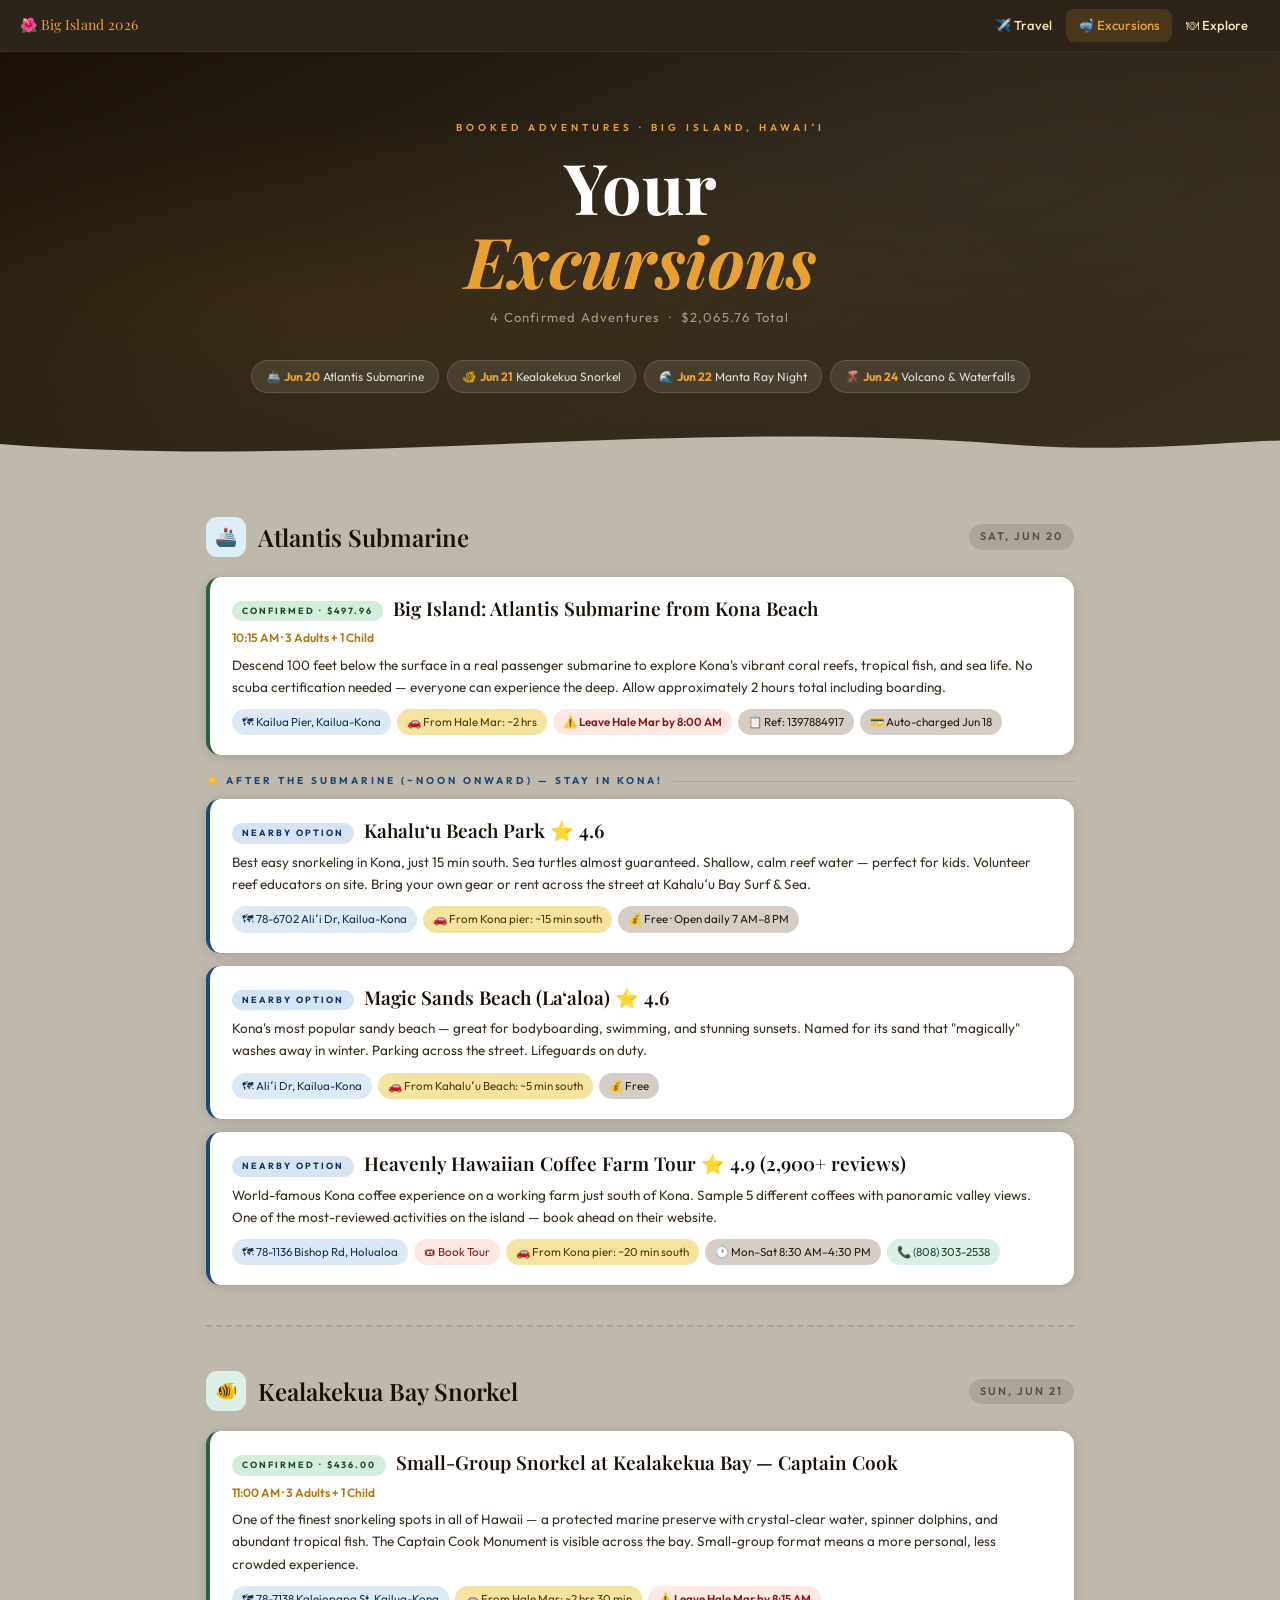
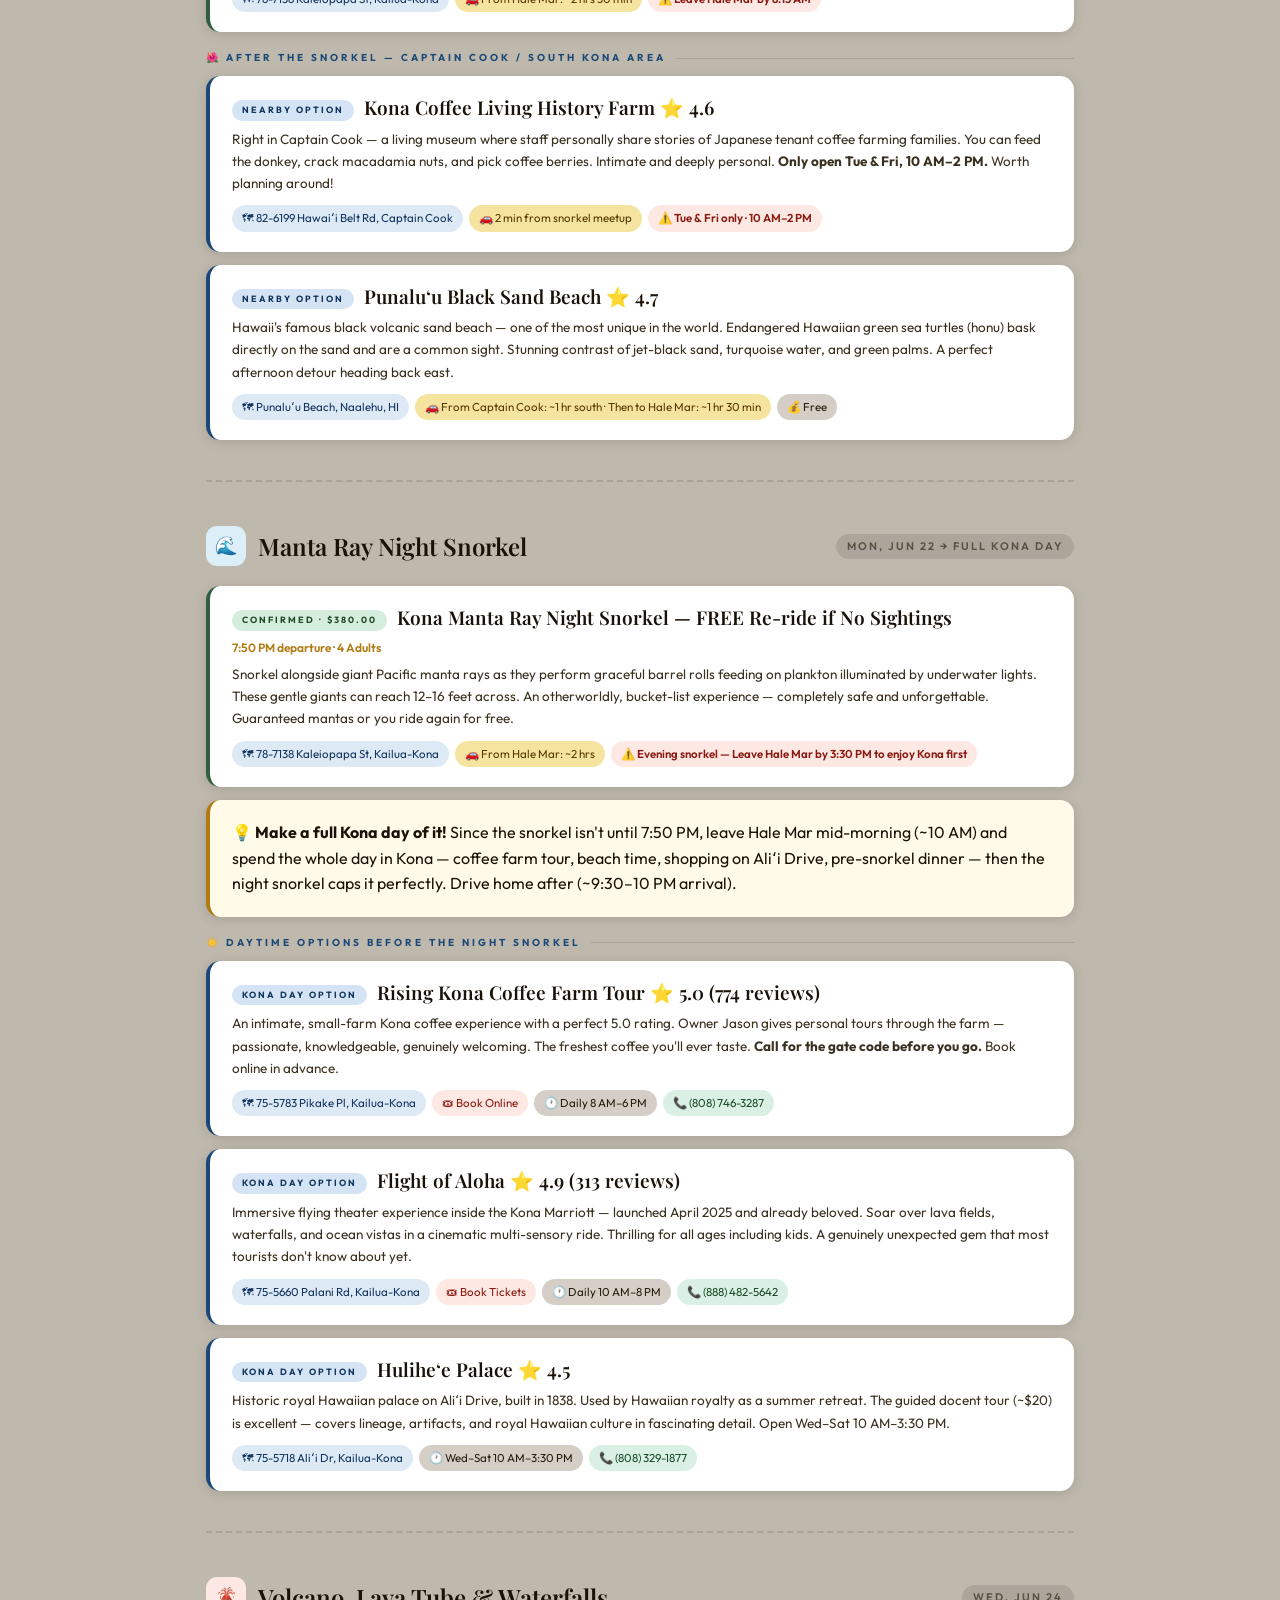
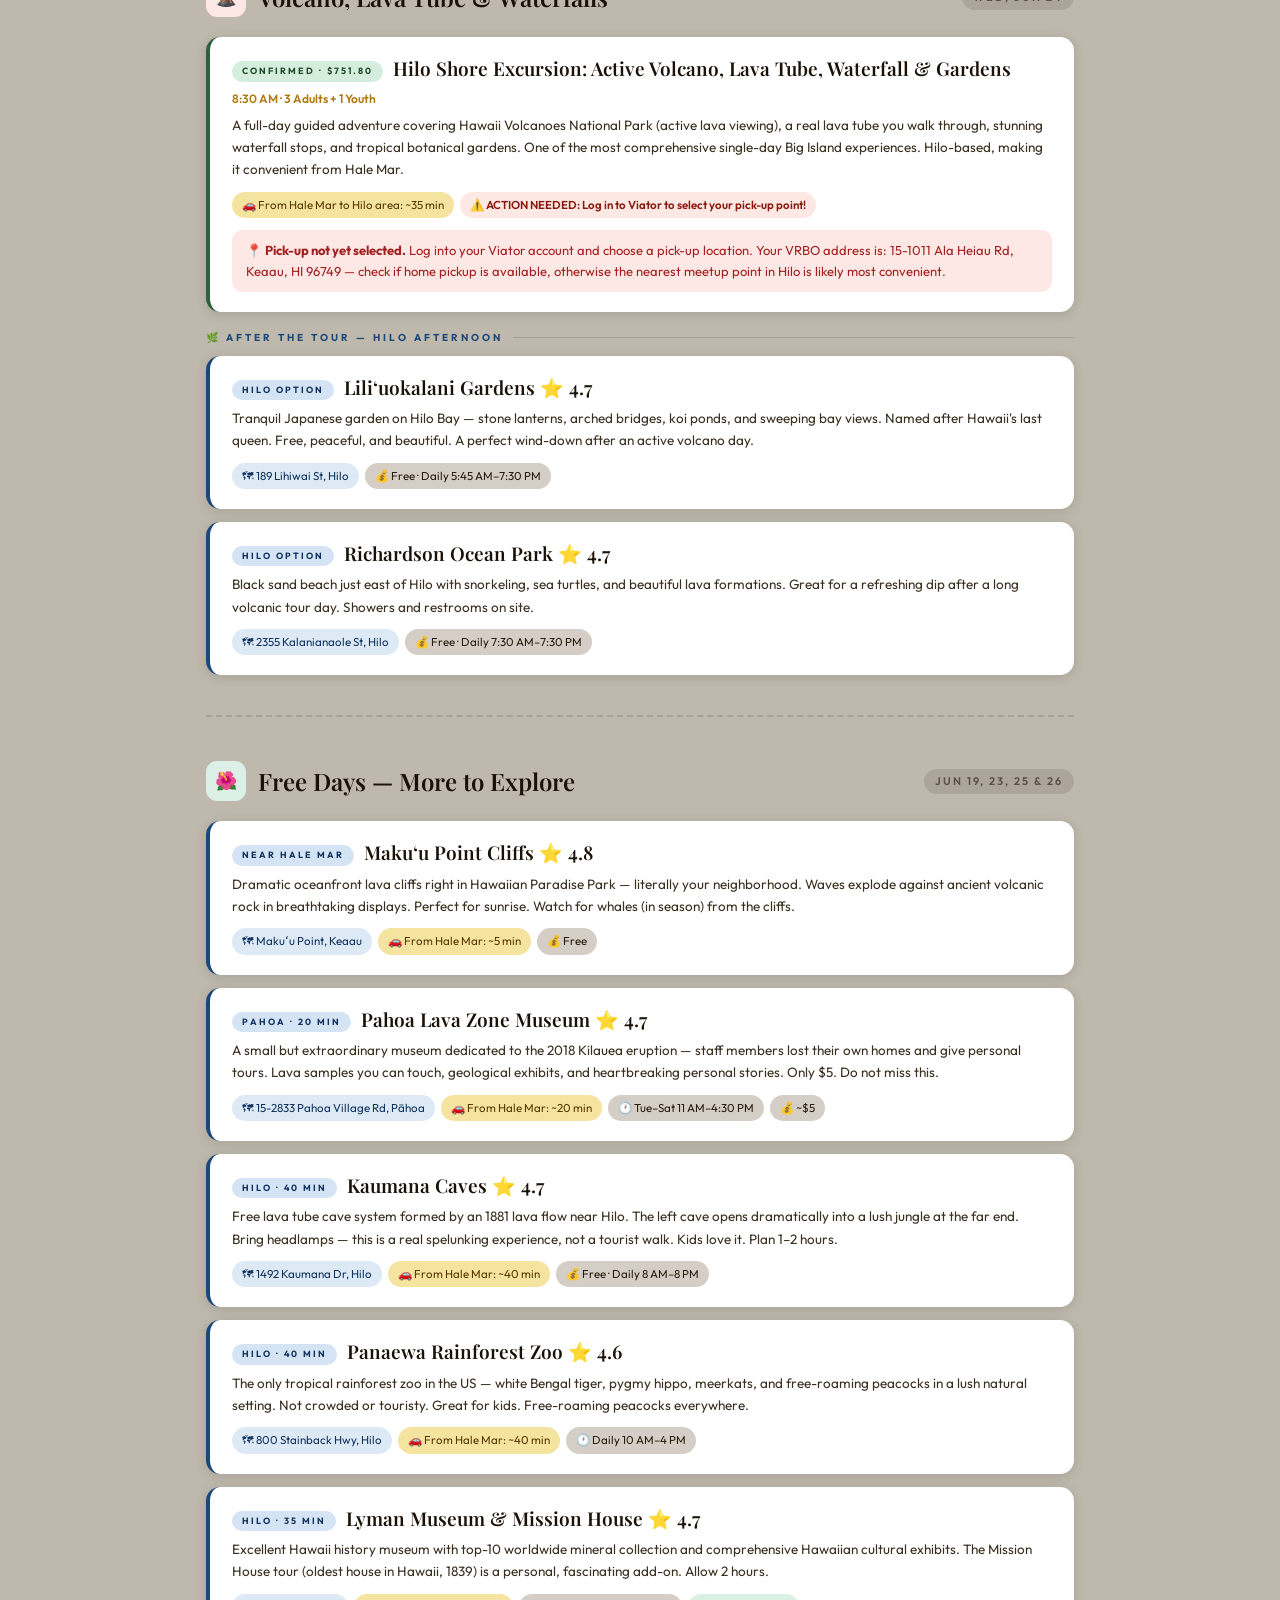
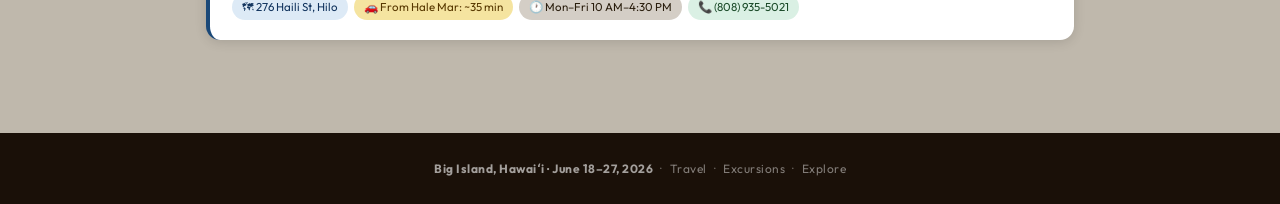
==== commit 41eabb3a: "Add files via upload" ====
--- a/excursions.html
+++ b/excursions.html
@@ -28,7 +28,7 @@
     <div class="hero-pill">🌋 <strong>Jun 24</strong> Volcano & Waterfalls</div>
   </div>
   <svg class="hero-wave" viewBox="0 0 1440 56" preserveAspectRatio="none" xmlns="http://www.w3.org/2000/svg">
-    <path d="M0,28 C360,56 720,0 1080,28 C1260,42 1380,14 1440,28 L1440,56 L0,56 Z" fill="#faf6f0"/>
+    <path d="M0,28 C360,56 720,0 1080,28 C1260,42 1380,14 1440,28 L1440,56 L0,56 Z" fill="#bfb8ac"/>
   </svg>
 </div>
 
@@ -50,8 +50,8 @@
     <div class="card-body">Descend 100 feet below the surface in a real passenger submarine to explore Kona's vibrant coral reefs, tropical fish, and sea life. No scuba certification needed — everyone can experience the deep. Allow approximately 2 hours total including boarding.</div>
     <div class="chips">
       <a class="chip map" href="https://www.google.com/maps/search/?api=1&query=Kailua+Pier+Kailua-Kona+Hawaii" target="_blank">🗺 Kailua Pier, Kailua-Kona</a>
-      <span class="chip drive">🚗 From Hale Mar: ~1 hr 30 min</span>
-      <span class="chip warn">⚠️ Leave Hale Mar by 8:30 AM</span>
+      <span class="chip drive">🚗 From Hale Mar: ~2 hrs</span>
+      <span class="chip warn">⚠️ Leave Hale Mar by 8:00 AM</span>
       <span class="chip">📋 Ref: 1397884917</span>
       <span class="chip">💳 Auto-charged Jun 18</span>
     </div>
@@ -118,8 +118,8 @@
     <div class="card-body">One of the finest snorkeling spots in all of Hawaii — a protected marine preserve with crystal-clear water, spinner dolphins, and abundant tropical fish. The Captain Cook Monument is visible across the bay. Small-group format means a more personal, less crowded experience.</div>
     <div class="chips">
       <a class="chip map" href="https://www.google.com/maps/search/?api=1&query=78-7138+Kaleiopapa+St+Kailua-Kona+HI+96740" target="_blank">🗺 78-7138 Kaleiopapa St, Kailua-Kona</a>
-      <span class="chip drive">🚗 From Hale Mar: ~1 hr 45 min</span>
-      <span class="chip warn">⚠️ Leave Hale Mar by 9:00 AM</span>
+      <span class="chip drive">🚗 From Hale Mar: ~2 hrs 30 min</span>
+      <span class="chip warn">⚠️ Leave Hale Mar by 8:15 AM</span>
     </div>
   </div>
 
@@ -146,7 +146,7 @@
     <div class="card-body">Hawaii's famous black volcanic sand beach — one of the most unique in the world. Endangered Hawaiian green sea turtles (honu) bask directly on the sand and are a common sight. Stunning contrast of jet-black sand, turquoise water, and green palms. A perfect afternoon detour heading back east.</div>
     <div class="chips">
       <a class="chip map" href="https://www.google.com/maps/search/?api=1&query=Punaluu+Black+Sand+Beach+Hawaii" target="_blank">🗺 Punaluʻu Beach, Naalehu, HI</a>
-      <span class="chip drive">🚗 From Captain Cook: ~1 hr south · Then to Hale Mar: ~1 hr 15 min</span>
+      <span class="chip drive">🚗 From Captain Cook: ~1 hr south · Then to Hale Mar: ~1 hr 30 min</span>
       <span class="chip">💰 Free</span>
     </div>
   </div>
@@ -169,8 +169,8 @@
     <div class="card-body">Snorkel alongside giant Pacific manta rays as they perform graceful barrel rolls feeding on plankton illuminated by underwater lights. These gentle giants can reach 12–16 feet across. An otherworldly, bucket-list experience — completely safe and unforgettable. Guaranteed mantas or you ride again for free.</div>
     <div class="chips">
       <a class="chip map" href="https://www.google.com/maps/search/?api=1&query=78-7138+Kaleiopapa+St+Kailua-Kona+HI+96740" target="_blank">🗺 78-7138 Kaleiopapa St, Kailua-Kona</a>
-      <span class="chip drive">🚗 From Hale Mar: ~1 hr 30 min</span>
-      <span class="chip warn">⚠️ Evening snorkel — Leave Hale Mar by 4:00 PM to enjoy Kona first</span>
+      <span class="chip drive">🚗 From Hale Mar: ~2 hrs</span>
+      <span class="chip warn">⚠️ Evening snorkel — Leave Hale Mar by 3:30 PM to enjoy Kona first</span>
     </div>
   </div>
 
@@ -241,7 +241,7 @@
       <span class="chip drive">🚗 From Hale Mar to Hilo area: ~35 min</span>
       <span class="chip warn">⚠️ ACTION NEEDED: Log in to Viator to select your pick-up point!</span>
     </div>
-    <div style="margin-top:12px; padding:10px 14px; background:#fde8e6; border-radius:10px; font-size:13px; color:var(--lava);">
+    <div style="margin-top:12px; padding:10px 14px; background:#fde8e6; border-radius:10px; font-size:13px; color:#a32020;">
       📍 <strong>Pick-up not yet selected.</strong> Log into your Viator account and choose a pick-up location. Your VRBO address is: 15-1011 Ala Heiau Rd, Keaau, HI 96749 — check if home pickup is available, otherwise the nearest meetup point in Hilo is likely most convenient.
     </div>
   </div>
--- a/shared.css
+++ b/shared.css
@@ -1,340 +1,392 @@
-/* ================================================
-   SHARED STYLES — Hawaii 2026 Trip Site
-   ================================================ */
 @import url('https://fonts.googleapis.com/css2?family=Playfair+Display:ital,wght@0,400;0,600;0,700;1,400;1,600&family=Outfit:wght@300;400;500;600&display=swap');
 
 :root {
-  --ocean:       #1b4f72;
-  --ocean-deep:  #0e2d42;
-  --ocean-mid:   #2471a3;
-  --ocean-light: #aed6f1;
-  --sand:        #faf6f0;
-  --sand-mid:    #f0e9df;
-  --sand-dark:   #ddd0c0;
-  --lava:        #a93226;
-  --lava-light:  #e74c3c;
-  --palm:        #1e6b45;
-  --palm-light:  #27ae60;
-  --gold:        #b7860b;
-  --gold-light:  #f0a500;
-  --gold-pale:   #fef9e7;
-  --white:       #fffefb;
-  --text:        #1a1a1a;
-  --text-muted:  #666;
-  --radius:      14px;
-  --shadow-sm:   0 2px 10px rgba(0,0,0,0.07);
-  --shadow-md:   0 6px 24px rgba(0,0,0,0.11);
-  --shadow-lg:   0 16px 48px rgba(0,0,0,0.14);
+  --nav-bg:        #2c2418;
+  --nav-active-c:  #e8a030;
+  --nav-inactive:  #f5e4b0;
+  --nav-logo:      #e8a030;
+
+  --page-bg:       #bfb8ac;
+  --card-bg:       #ffffff;
+  --card-tip-bg:   #fffbe8;
+
+  --border-c:      rgba(0,0,0,0.10);
+
+  --confirmed:     #2e6040;
+  --option:        #1a4878;
+  --alert:         #a32020;
+  --gold:          #b07a10;
+  --gold-bg:       #f5e4a0;
+  --gold-text:     #583800;
+
+  --text:          #1a1208;
+  --text-muted:    #3a3020;
+  --text-light:    #5a5040;
+
+  --chip-bg:       #d4cec6;
+  --chip-text:     #2a1e0e;
+  --chip-map-bg:   #ddeaf6;
+  --chip-map-text: #12345e;
+  --chip-menu-bg:  #daf0e4;
+  --chip-menu-text:#1a4a28;
+  --chip-book-bg:  #fde8e4;
+  --chip-book-text:#8a1a10;
+  --chip-warn-bg:  #fde8e4;
+  --chip-warn-text:#8a1a10;
+  --chip-drive-bg: #f5e4a0;
+  --chip-drive-text:#583800;
+  --chip-phone-bg: #daf0e4;
+  --chip-phone-text:#1a4a28;
+
+  --radius:        14px;
+  --shadow:        0 2px 12px rgba(0,0,0,0.13);
+  --shadow-md:     0 6px 24px rgba(0,0,0,0.16);
 }
 
 *, *::before, *::after { box-sizing: border-box; margin: 0; padding: 0; }
-
 html { scroll-behavior: smooth; }
 
 body {
   font-family: 'Outfit', sans-serif;
-  background: var(--sand);
+  background: var(--page-bg);
   color: var(--text);
   line-height: 1.6;
   min-height: 100vh;
 }
 
-/* ---- NAV ---- */
+/* ── NAV ── */
 .site-nav {
   position: sticky; top: 0; z-index: 100;
-  background: var(--ocean-deep);
-  border-bottom: 1px solid rgba(255,255,255,0.08);
-  padding: 0 24px;
-  display: flex;
-  align-items: center;
-  gap: 0;
-  height: 56px;
+  background: var(--nav-bg);
+  border-bottom: 1px solid rgba(255,255,255,0.06);
+  padding: 0 20px;
+  display: flex; align-items: center;
+  height: 52px; gap: 4px;
 }
 .nav-brand {
   font-family: 'Playfair Display', serif;
-  font-size: 15px;
-  color: rgba(255,255,255,0.6);
-  letter-spacing: 0.5px;
-  margin-right: auto;
+  font-size: 14px; color: var(--nav-logo);
+  margin-right: auto; white-space: nowrap;
+  letter-spacing: 0.3px;
+}
+.nav-links { display: flex; gap: 2px; }
+.nav-link {
+  display: inline-flex; align-items: center; gap: 5px;
+  padding: 6px 12px; border-radius: 8px;
+  font-size: 13px; font-weight: 500;
+  color: var(--nav-inactive);
+  text-decoration: none;
+  transition: background 0.15s, color 0.15s;
   white-space: nowrap;
 }
-.nav-brand span { color: var(--gold-light); }
-.nav-links { display: flex; gap: 4px; }
-.nav-link {
-  display: inline-flex; align-items: center; gap: 6px;
-  padding: 6px 14px;
-  border-radius: 8px;
-  font-size: 13px; font-weight: 500;
-  color: rgba(255,255,255,0.6);
-  text-decoration: none;
-  transition: background 0.18s, color 0.18s;
-  white-space: nowrap;
-}
-.nav-link:hover { background: rgba(255,255,255,0.08); color: white; }
-.nav-link.active { background: rgba(255,255,255,0.12); color: white; }
-
-/* ---- HERO ---- */
+.nav-link:hover { background: rgba(255,255,255,0.08); color: #fff; }
+.nav-link.active { background: rgba(232,160,48,0.15); color: var(--nav-active-c); }
+
+/* ── HERO ── */
 .hero {
-  background: linear-gradient(155deg, var(--ocean-deep) 0%, var(--ocean) 55%, var(--ocean-mid) 100%);
-  padding: 72px 24px 80px;
+  background: linear-gradient(155deg, #1a1008 0%, #2c2418 45%, #3a3020 100%);
+  padding: 68px 24px 76px;
   text-align: center;
-  position: relative;
-  overflow: hidden;
+  position: relative; overflow: hidden;
 }
 .hero::before {
   content: '';
   position: absolute; inset: 0;
-  background-image: radial-gradient(circle at 20% 50%, rgba(255,255,255,0.04) 0%, transparent 50%),
-                    radial-gradient(circle at 80% 20%, rgba(240,165,0,0.08) 0%, transparent 40%);
+  background: radial-gradient(ellipse at 25% 60%, rgba(232,160,48,0.08) 0%, transparent 55%),
+              radial-gradient(ellipse at 75% 30%, rgba(255,255,255,0.03) 0%, transparent 50%);
 }
 .hero-wave {
-  position: absolute; bottom: -1px; left: 0; right: 0; height: 56px; pointer-events: none;
+  position: absolute; bottom: -1px; left: 0; right: 0;
+  height: 52px; pointer-events: none;
 }
 .hero-eyebrow {
   font-size: 10px; font-weight: 600;
   letter-spacing: 4px; text-transform: uppercase;
-  color: var(--gold-light); margin-bottom: 14px;
+  color: var(--nav-active-c); margin-bottom: 14px;
+  position: relative;
 }
 .hero h1 {
   font-family: 'Playfair Display', serif;
-  font-size: clamp(36px, 6vw, 72px);
+  font-size: clamp(34px, 6vw, 70px);
   font-weight: 700; line-height: 1.05;
   color: #fff; margin-bottom: 10px;
-}
-.hero h1 em { font-style: italic; color: var(--gold-light); }
+  position: relative;
+}
+.hero h1 em { font-style: italic; color: var(--nav-active-c); }
 .hero-sub {
-  font-size: 14px; color: rgba(255,255,255,0.55);
-  letter-spacing: 1.5px; margin-bottom: 36px;
+  font-size: 13px; color: rgba(255,255,255,0.52);
+  letter-spacing: 1.2px; margin-bottom: 32px;
+  position: relative;
 }
 .hero-pills {
   display: flex; justify-content: center;
-  flex-wrap: wrap; gap: 10px;
+  flex-wrap: wrap; gap: 8px;
+  position: relative;
 }
 .hero-pill {
-  background: rgba(255,255,255,0.1);
-  border: 1px solid rgba(255,255,255,0.15);
-  border-radius: 40px; padding: 7px 16px;
-  font-size: 12px; color: rgba(255,255,255,0.85);
-  backdrop-filter: blur(6px);
-}
-.hero-pill strong { color: var(--gold-light); }
-
-/* ---- PAGE BODY ---- */
-.page-body { max-width: 920px; margin: 0 auto; padding: 52px 20px 80px; }
-
-/* ---- SECTION HEADS ---- */
+  background: rgba(255,255,255,0.09);
+  border: 1px solid rgba(255,255,255,0.13);
+  border-radius: 40px; padding: 6px 14px;
+  font-size: 12px; color: rgba(255,255,255,0.82);
+}
+.hero-pill strong { color: var(--nav-active-c); }
+
+/* ── PAGE BODY ── */
+.page-body { max-width: 900px; margin: 0 auto; padding: 48px 16px 80px; }
+
+/* ── SECTION HEADS ── */
 .section-head {
-  display: flex; align-items: center; gap: 14px;
-  margin: 48px 0 22px;
+  display: flex; align-items: center; gap: 12px;
+  margin: 44px 0 20px;
 }
 .section-head:first-child { margin-top: 0; }
 .section-icon {
-  width: 42px; height: 42px; border-radius: 12px;
+  width: 40px; height: 40px; border-radius: 11px;
   display: flex; align-items: center; justify-content: center;
-  font-size: 19px; flex-shrink: 0;
+  font-size: 18px; flex-shrink: 0;
 }
 .section-head h2 {
   font-family: 'Playfair Display', serif;
-  font-size: 26px; font-weight: 600;
-  color: var(--ocean-deep);
+  font-size: 24px; font-weight: 600; color: #1a1208;
 }
 .section-date {
   margin-left: auto; font-size: 11px; font-weight: 600;
   letter-spacing: 2px; text-transform: uppercase;
-  color: var(--text-muted); background: var(--sand-mid);
-  padding: 4px 12px; border-radius: 20px; white-space: nowrap;
-}
-
-/* ---- CARDS ---- */
+  color: var(--text-light); background: rgba(0,0,0,0.10);
+  padding: 4px 11px; border-radius: 20px; white-space: nowrap;
+}
+
+/* ── CARDS ── */
 .card {
-  background: var(--white);
+  background: var(--card-bg);
   border-radius: var(--radius);
-  padding: 22px 24px;
-  margin-bottom: 14px;
-  box-shadow: var(--shadow-sm);
+  padding: 20px 22px;
+  margin-bottom: 13px;
+  box-shadow: var(--shadow);
   border-left: 4px solid transparent;
-  transition: box-shadow 0.2s, transform 0.2s;
-  position: relative;
+  transition: box-shadow 0.18s, transform 0.18s;
 }
 .card:hover { box-shadow: var(--shadow-md); transform: translateY(-1px); }
-.card.confirmed  { border-left-color: var(--palm); }
-.card.option     { border-left-color: var(--ocean-mid); }
-.card.alert      { border-left-color: var(--lava); }
-.card.tip        { border-left-color: var(--gold); background: var(--gold-pale); }
-.card.homebase   { border-left-color: var(--ocean-deep); }
-
-.card-top { display: flex; align-items: flex-start; gap: 10px; margin-bottom: 8px; }
+.card.confirmed { border-left-color: var(--confirmed); }
+.card.option    { border-left-color: var(--option); }
+.card.alert     { border-left-color: var(--alert); }
+.card.tip       { border-left-color: var(--gold); background: var(--card-tip-bg); }
+
+.card-top { display: flex; align-items: flex-start; gap: 10px; margin-bottom: 7px; flex-wrap: wrap; }
+
 .badge {
   font-size: 9px; font-weight: 700; letter-spacing: 2px;
   text-transform: uppercase; padding: 3px 10px; border-radius: 20px;
   flex-shrink: 0; margin-top: 4px;
 }
-.badge-confirmed { background: #d5f0e2; color: var(--palm); }
-.badge-option    { background: #d6eaf8; color: var(--ocean); }
-.badge-alert     { background: #fde8e6; color: var(--lava); }
-.badge-tip       { background: #fde68a; color: #7a5000; }
-.badge-info      { background: var(--sand-mid); color: var(--text-muted); }
+.badge-confirmed { background: #d4eddc; color: #1e4a28; }
+.badge-option    { background: #d4e4f4; color: #12345e; }
+.badge-alert     { background: #fde0de; color: #7a1410; }
+.badge-tip       { background: #f5e4a0; color: #583800; }
+.badge-info      { background: rgba(0,0,0,0.08); color: var(--text-muted); }
 
 .card-title {
   font-family: 'Playfair Display', serif;
-  font-size: 20px; font-weight: 600;
-  color: var(--ocean-deep); line-height: 1.2;
+  font-size: 19px; font-weight: 600;
+  color: #1a1208; line-height: 1.2;
 }
 .card-title a {
   color: inherit; text-decoration: none;
   border-bottom: 1px solid transparent;
-  transition: border-color 0.2s;
-}
-.card-title a:hover { border-bottom-color: var(--ocean); }
+  transition: border-color 0.18s;
+}
+.card-title a:hover { border-bottom-color: var(--option); }
 .card-time {
   font-size: 12px; font-weight: 600;
-  color: var(--gold); margin-bottom: 6px; letter-spacing: 0.5px;
+  color: var(--gold); margin-bottom: 6px;
 }
 .card-body { font-size: 13.5px; color: var(--text-muted); line-height: 1.65; }
 
-/* ---- CHIPS ---- */
-.chips { display: flex; flex-wrap: wrap; gap: 7px; margin-top: 12px; }
+/* ── CHIPS ── */
+.chips { display: flex; flex-wrap: wrap; gap: 6px; margin-top: 11px; }
 .chip {
   display: inline-flex; align-items: center; gap: 4px;
-  font-size: 11.5px; padding: 4px 11px; border-radius: 20px;
-  text-decoration: none; transition: background 0.18s, color 0.18s;
-  color: var(--text-muted); background: var(--sand-mid);
-  white-space: nowrap;
-}
-.chip:hover { background: var(--sand-dark); color: var(--text); }
-.chip.map   { color: var(--ocean); background: #e4f0f8; }
-.chip.map:hover { background: #c8e2f2; }
-.chip.menu  { color: var(--palm); background: #dff2e9; }
-.chip.menu:hover { background: #c3e8d4; }
-.chip.book  { color: var(--lava); background: #fde8e6; }
-.chip.book:hover { background: #fbd5d2; }
-.chip.drive { color: #7a5000; background: var(--gold-pale); }
-.chip.warn  { color: var(--lava); background: #fde8e6; font-weight: 600; }
-.chip.phone { color: var(--palm); background: #dff2e9; }
-
-/* ---- DIVIDER ---- */
-.divider {
-  border: none; border-top: 2px dashed var(--sand-dark);
-  margin: 44px 0;
-}
-
-/* ---- OPTIONS LABEL ---- */
+  font-size: 11.5px; padding: 4px 10px; border-radius: 20px;
+  text-decoration: none; white-space: nowrap;
+  color: var(--chip-text); background: var(--chip-bg);
+  transition: filter 0.15s;
+}
+.chip:hover { filter: brightness(0.93); }
+.chip.map   { color: var(--chip-map-text);  background: var(--chip-map-bg); }
+.chip.menu  { color: var(--chip-menu-text); background: var(--chip-menu-bg); }
+.chip.book  { color: var(--chip-book-text); background: var(--chip-book-bg); }
+.chip.warn  { color: var(--chip-warn-text); background: var(--chip-warn-bg); font-weight: 600; }
+.chip.drive { color: var(--chip-drive-text);background: var(--chip-drive-bg); }
+.chip.phone { color: var(--chip-phone-text);background: var(--chip-phone-bg); }
+
+/* ── DIVIDER ── */
+.divider { border: none; border-top: 2px dashed rgba(0,0,0,0.12); margin: 40px 0; }
+
+/* ── OPTIONS LABEL ── */
 .options-label {
-  font-size: 10px; font-weight: 700;
-  letter-spacing: 3px; text-transform: uppercase;
-  color: var(--ocean); margin: 20px 0 10px;
+  font-size: 10px; font-weight: 700; letter-spacing: 3px;
+  text-transform: uppercase; color: var(--option);
+  margin: 18px 0 10px;
   display: flex; align-items: center; gap: 10px;
 }
-.options-label::after {
-  content: ''; flex: 1; height: 1px; background: var(--sand-dark);
-}
-
-/* ---- FLIGHT ROWS ---- */
+.options-label::after { content:''; flex:1; height:1px; background: rgba(0,0,0,0.12); }
+
+/* ── FLIGHT ROWS ── */
 .flight-row {
-  display: flex; align-items: center; gap: 12px;
-  padding: 14px 0; border-bottom: 1px solid var(--sand-mid);
+  display: flex; align-items: center; gap: 10px;
+  padding: 13px 0; border-bottom: 1px solid rgba(0,0,0,0.07);
+  flex-wrap: wrap;
 }
 .flight-row:last-child { border-bottom: none; padding-bottom: 0; }
 .flight-no {
-  font-size: 11.5px; font-weight: 700; color: var(--ocean);
-  background: #e4f0f8; padding: 4px 10px; border-radius: 6px;
-  min-width: 68px; text-align: center; flex-shrink: 0;
-}
-.flight-info { flex: 1; }
+  font-size: 11px; font-weight: 700; color: var(--option);
+  background: var(--chip-map-bg); padding: 4px 10px;
+  border-radius: 6px; min-width: 66px; text-align: center; flex-shrink: 0;
+}
+.flight-info { flex: 1; min-width: 140px; }
 .flight-route {
   font-family: 'Playfair Display', serif;
-  font-size: 17px; font-weight: 600; color: var(--ocean-deep);
-}
-.flight-detail { font-size: 12px; color: var(--text-muted); margin-top: 1px; }
+  font-size: 16px; font-weight: 600; color: #1a1208;
+}
+.flight-detail { font-size: 11.5px; color: var(--text-light); margin-top: 1px; }
 .flight-time { font-size: 12px; font-weight: 600; color: var(--text); text-align: right; flex-shrink: 0; }
 
-/* ---- RENTAL GRID ---- */
+/* ── RENTAL GRID ── */
 .rental-grid {
-  display: grid; grid-template-columns: 1fr 1fr; gap: 14px; margin-top: 14px;
+  display: grid; grid-template-columns: 1fr 1fr; gap: 13px; margin-top: 13px;
 }
 .rental-item label {
   display: block; font-size: 9.5px; font-weight: 700;
   letter-spacing: 2.5px; text-transform: uppercase;
-  color: var(--text-muted); margin-bottom: 3px;
+  color: var(--text-light); margin-bottom: 3px;
 }
 .rental-item p { font-size: 14px; font-weight: 500; color: var(--text); }
 
-/* ---- HOMEBASE SPECIAL ---- */
+/* ── HOMEBASE CARD ── */
 .homebase-card {
-  background: linear-gradient(135deg, var(--ocean-deep) 0%, var(--ocean) 100%);
-  color: white; border-radius: 20px; padding: 30px 32px;
-  margin-bottom: 14px; position: relative; overflow: hidden;
+  background: linear-gradient(135deg, #1a1008 0%, #2c2418 100%);
+  color: white; border-radius: 18px; padding: 28px 30px;
+  margin-bottom: 13px; position: relative; overflow: hidden;
+  box-shadow: var(--shadow-md);
 }
 .homebase-card::after {
   content: '🌊'; position: absolute;
-  right: 28px; top: 24px; font-size: 52px; opacity: 0.12;
+  right: 24px; top: 20px; font-size: 50px; opacity: 0.10;
 }
 .homebase-card .hb-label {
   font-size: 10px; font-weight: 600; letter-spacing: 3px;
-  text-transform: uppercase; color: var(--gold-light); margin-bottom: 6px;
+  text-transform: uppercase; color: var(--nav-active-c); margin-bottom: 6px;
 }
 .homebase-card h3 {
   font-family: 'Playfair Display', serif;
-  font-size: 24px; font-weight: 600; color: white; margin-bottom: 4px;
-}
-.homebase-card .hb-addr {
-  font-size: 13px; color: rgba(255,255,255,0.7); margin-bottom: 14px;
-}
+  font-size: 22px; font-weight: 600; color: white; margin-bottom: 4px;
+}
+.homebase-card .hb-addr { font-size: 13px; color: rgba(255,255,255,0.65); margin-bottom: 13px; }
 .homebase-card .chips .chip {
   background: rgba(255,255,255,0.12); color: rgba(255,255,255,0.88);
   border: 1px solid rgba(255,255,255,0.1);
 }
-.homebase-card .chips .chip:hover { background: rgba(255,255,255,0.22); }
-.amenities { display: flex; flex-wrap: wrap; gap: 8px; margin-top: 14px; }
+.homebase-card .chips .chip:hover { background: rgba(255,255,255,0.2); }
+.amenities { display: flex; flex-wrap: wrap; gap: 7px; margin-top: 13px; }
 .amenity {
-  font-size: 11.5px; color: rgba(255,255,255,0.7);
-  background: rgba(255,255,255,0.1); padding: 3px 11px; border-radius: 20px;
-}
-.hb-meta { font-size: 12.5px; color: rgba(255,255,255,0.6); margin-top: 14px; line-height: 1.8; }
-.hb-meta strong { color: rgba(255,255,255,0.88); }
-
-/* ---- EXCURSION TIMELINE ---- */
-.timeline { position: relative; padding-left: 28px; }
-.timeline::before {
-  content: ''; position: absolute; left: 8px; top: 6px; bottom: 6px;
-  width: 2px; background: var(--sand-dark); border-radius: 2px;
-}
-.timeline-item { position: relative; margin-bottom: 10px; }
-.timeline-item::before {
-  content: ''; position: absolute;
-  left: -24px; top: 22px;
-  width: 10px; height: 10px; border-radius: 50%;
-  background: var(--ocean-mid); border: 2px solid var(--white);
-  box-shadow: 0 0 0 2px var(--ocean-mid);
-}
-.timeline-item.confirmed-item::before { background: var(--palm); box-shadow: 0 0 0 2px var(--palm); }
-
-/* ---- RESTAURANT GRID ---- */
-.rest-grid { display: grid; grid-template-columns: 1fr 1fr; gap: 14px; }
+  font-size: 11.5px; color: rgba(255,255,255,0.68);
+  background: rgba(255,255,255,0.10); padding: 3px 10px; border-radius: 20px;
+}
+.hb-meta { font-size: 12px; color: rgba(255,255,255,0.55); margin-top: 13px; line-height: 1.9; }
+.hb-meta strong { color: rgba(255,255,255,0.85); }
+
+/* ── AREA TAG ── */
+.area-tag {
+  display: inline-block; font-size: 9.5px; font-weight: 700;
+  letter-spacing: 2px; text-transform: uppercase; padding: 2px 9px;
+  border-radius: 20px; margin-left: 8px; vertical-align: middle;
+  background: rgba(0,0,0,0.10); color: var(--text-light);
+}
+.rest-note {
+  font-size: 12px; color: var(--chip-warn-text); font-weight: 600;
+  background: var(--chip-warn-bg); padding: 6px 12px;
+  border-radius: 8px; display: inline-block; margin-top: 8px;
+}
+
+/* ── CALENDAR TABLE ── */
+.cal-wrap { background: var(--card-bg); border-radius: var(--radius); box-shadow: var(--shadow); overflow: hidden; margin-bottom: 13px; }
+.cal-table { width: 100%; border-collapse: collapse; font-size: 13px; }
+.cal-table thead tr { background: #1a1008; color: white; }
+.cal-table th { padding: 11px 14px; text-align: left; font-weight: 600; font-size: 11px; letter-spacing: 1px; text-transform: uppercase; }
+.cal-table td { padding: 10px 14px; border-bottom: 1px solid rgba(0,0,0,0.07); vertical-align: top; }
+.cal-table tr:last-child td { border-bottom: none; }
+.cal-table tr:nth-child(even) td { background: rgba(0,0,0,0.025); }
+.cal-date { font-weight: 700; color: #1a1208; white-space: nowrap; font-size: 12px; }
+.cal-date.excursion { color: var(--confirmed); }
+.cal-date.depart { color: var(--alert); }
+.cal-drive { color: var(--text-light); font-size: 12px; }
+
+/* ── SCROLL FADE ── */
+.fade { opacity: 0; transform: translateY(16px); transition: opacity 0.42s ease, transform 0.42s ease; }
+.fade.visible { opacity: 1; transform: translateY(0); }
+
+/* ── FOOTER ── */
+.site-footer {
+  background: #1a1008; color: rgba(255,255,255,0.35);
+  text-align: center; padding: 26px 20px;
+  font-size: 12px; letter-spacing: 0.5px;
+}
+.site-footer strong { color: rgba(255,255,255,0.6); }
+.site-footer a { color: rgba(255,255,255,0.45); text-decoration: none; }
+.site-footer a:hover { color: var(--nav-active-c); }
+
+/* ══════════════════════════════════════
+   MOBILE — everything ≤ 640px
+══════════════════════════════════════ */
 @media (max-width: 640px) {
-  .rest-grid { grid-template-columns: 1fr; }
-  .rental-grid { grid-template-columns: 1fr; }
+  /* Nav — hide brand text, shrink links */
   .nav-brand { display: none; }
-  .nav-link { padding: 6px 10px; font-size: 12px; }
-  .hero { padding: 52px 16px 68px; }
-  .page-body { padding: 36px 16px 60px; }
-  .homebase-card { padding: 22px 20px; }
-  .card { padding: 18px; }
-}
-
-/* ---- SCROLL FADE ---- */
-.fade {
-  opacity: 0; transform: translateY(18px);
-  transition: opacity 0.45s ease, transform 0.45s ease;
-}
-.fade.visible { opacity: 1; transform: translateY(0); }
-
-/* ---- FOOTER ---- */
-.site-footer {
-  background: var(--ocean-deep); color: rgba(255,255,255,0.35);
-  text-align: center; padding: 28px 20px;
-  font-size: 12px; letter-spacing: 0.5px;
-}
-.site-footer strong { color: rgba(255,255,255,0.6); }
-.site-footer a { color: rgba(255,255,255,0.5); text-decoration: none; }
-.site-footer a:hover { color: var(--gold-light); }
+  .site-nav { padding: 0 10px; justify-content: center; }
+  .nav-link { padding: 6px 10px; font-size: 12px; gap: 4px; }
+
+  /* Hero */
+  .hero { padding: 48px 16px 60px; }
+  .hero-pills { gap: 6px; }
+  .hero-pill { font-size: 11px; padding: 5px 11px; }
+
+  /* Page body */
+  .page-body { padding: 28px 12px 60px; }
+
+  /* Section heads — wrap date badge */
+  .section-head { flex-wrap: wrap; gap: 8px; }
+  .section-date { margin-left: 0; }
+
+  /* Cards */
+  .card { padding: 16px; }
+  .card-title { font-size: 17px; }
+  .card-top { gap: 7px; }
+
+  /* Chips — allow wrapping on small screens */
+  .chips { gap: 5px; }
+  .chip { font-size: 11px; padding: 3px 9px; }
+
+  /* Homebase card */
+  .homebase-card { padding: 20px 18px; }
+  .homebase-card h3 { font-size: 19px; }
+  .homebase-card::after { display: none; }
+
+  /* Rental grid — single column */
+  .rental-grid { grid-template-columns: 1fr; gap: 10px; }
+
+  /* Flight rows — let time wrap below route */
+  .flight-row { gap: 8px; }
+  .flight-time { text-align: left; width: 100%; margin-top: 2px; font-size: 11.5px; }
+
+  /* Calendar — scrollable wrapper, tighter text */
+  .cal-wrap { overflow-x: auto; -webkit-overflow-scrolling: touch; }
+  .cal-table { min-width: 480px; font-size: 12px; }
+  .cal-table th, .cal-table td { padding: 9px 10px; }
+
+  /* Options label */
+  .options-label { font-size: 9px; letter-spacing: 2px; }
+}
+
+@media (max-width: 400px) {
+  .nav-link { padding: 5px 7px; font-size: 11px; }
+  .hero h1 { font-size: 30px; }
+}
